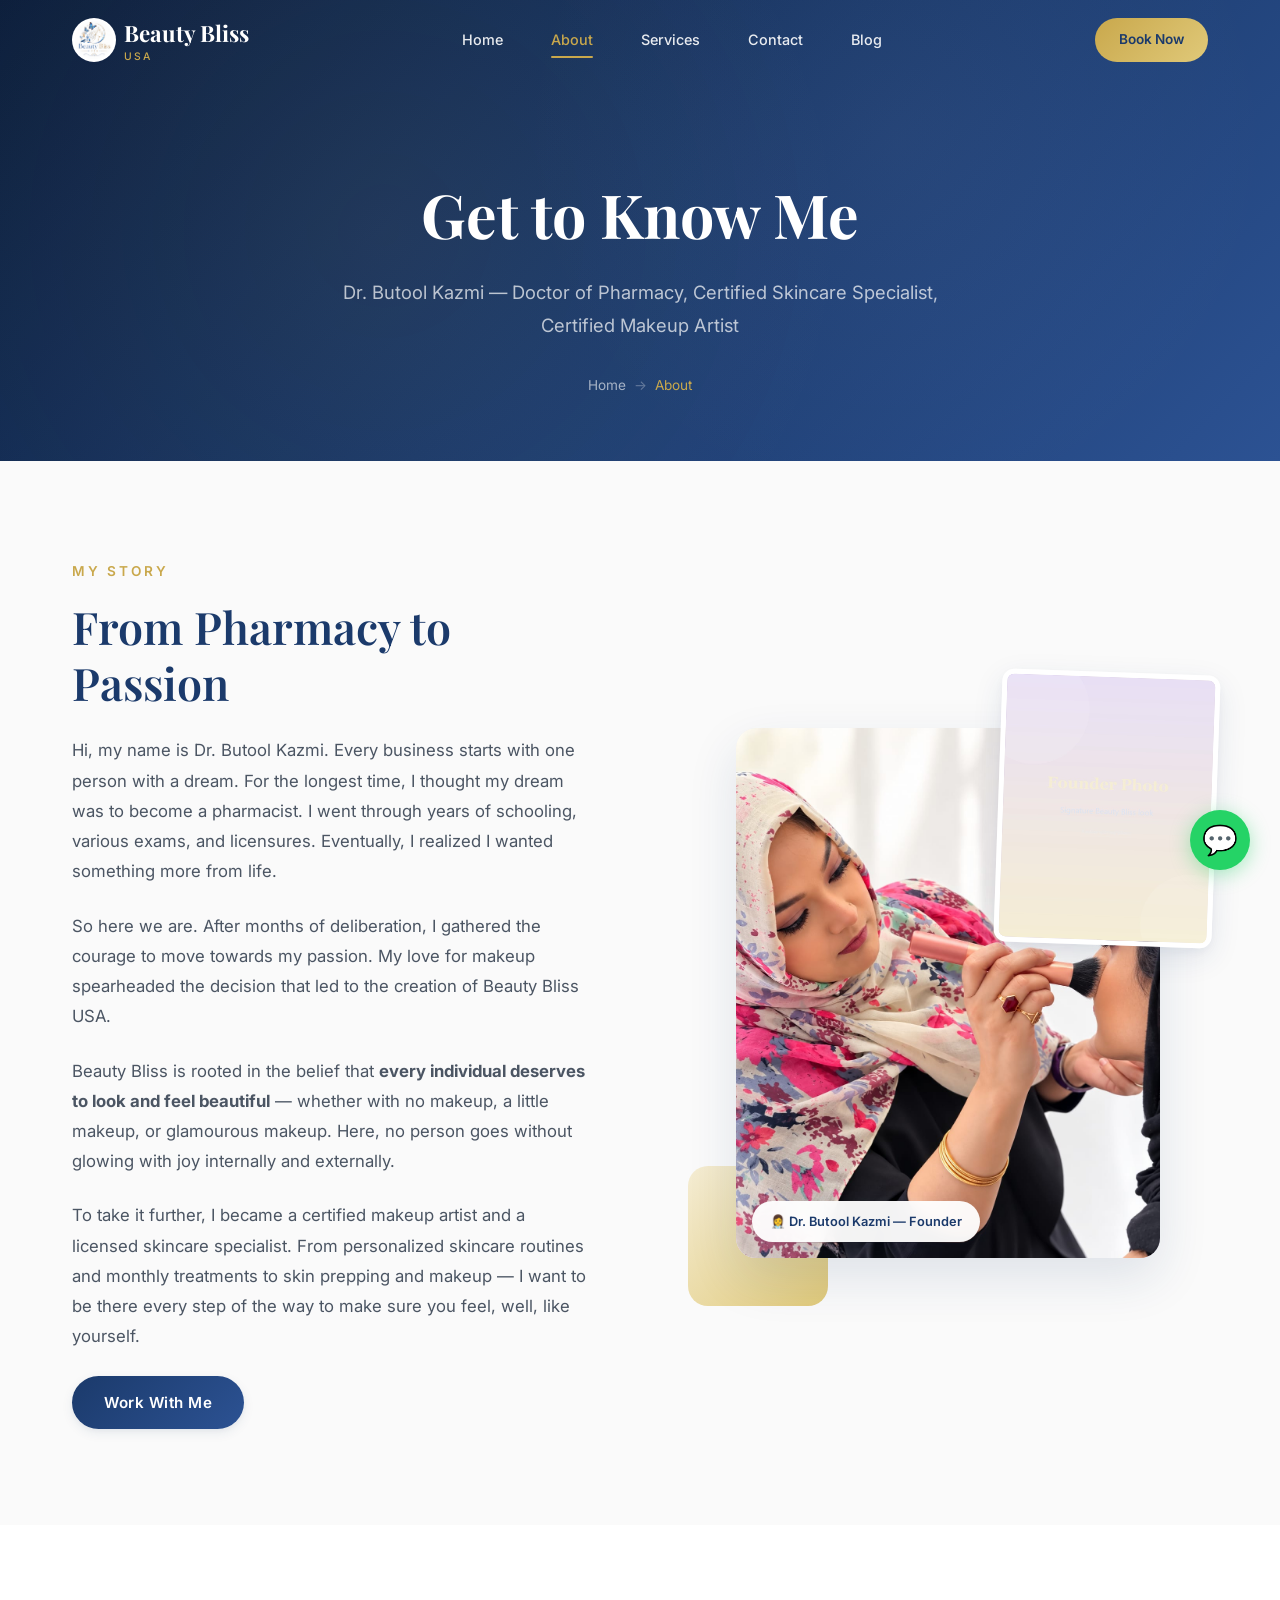
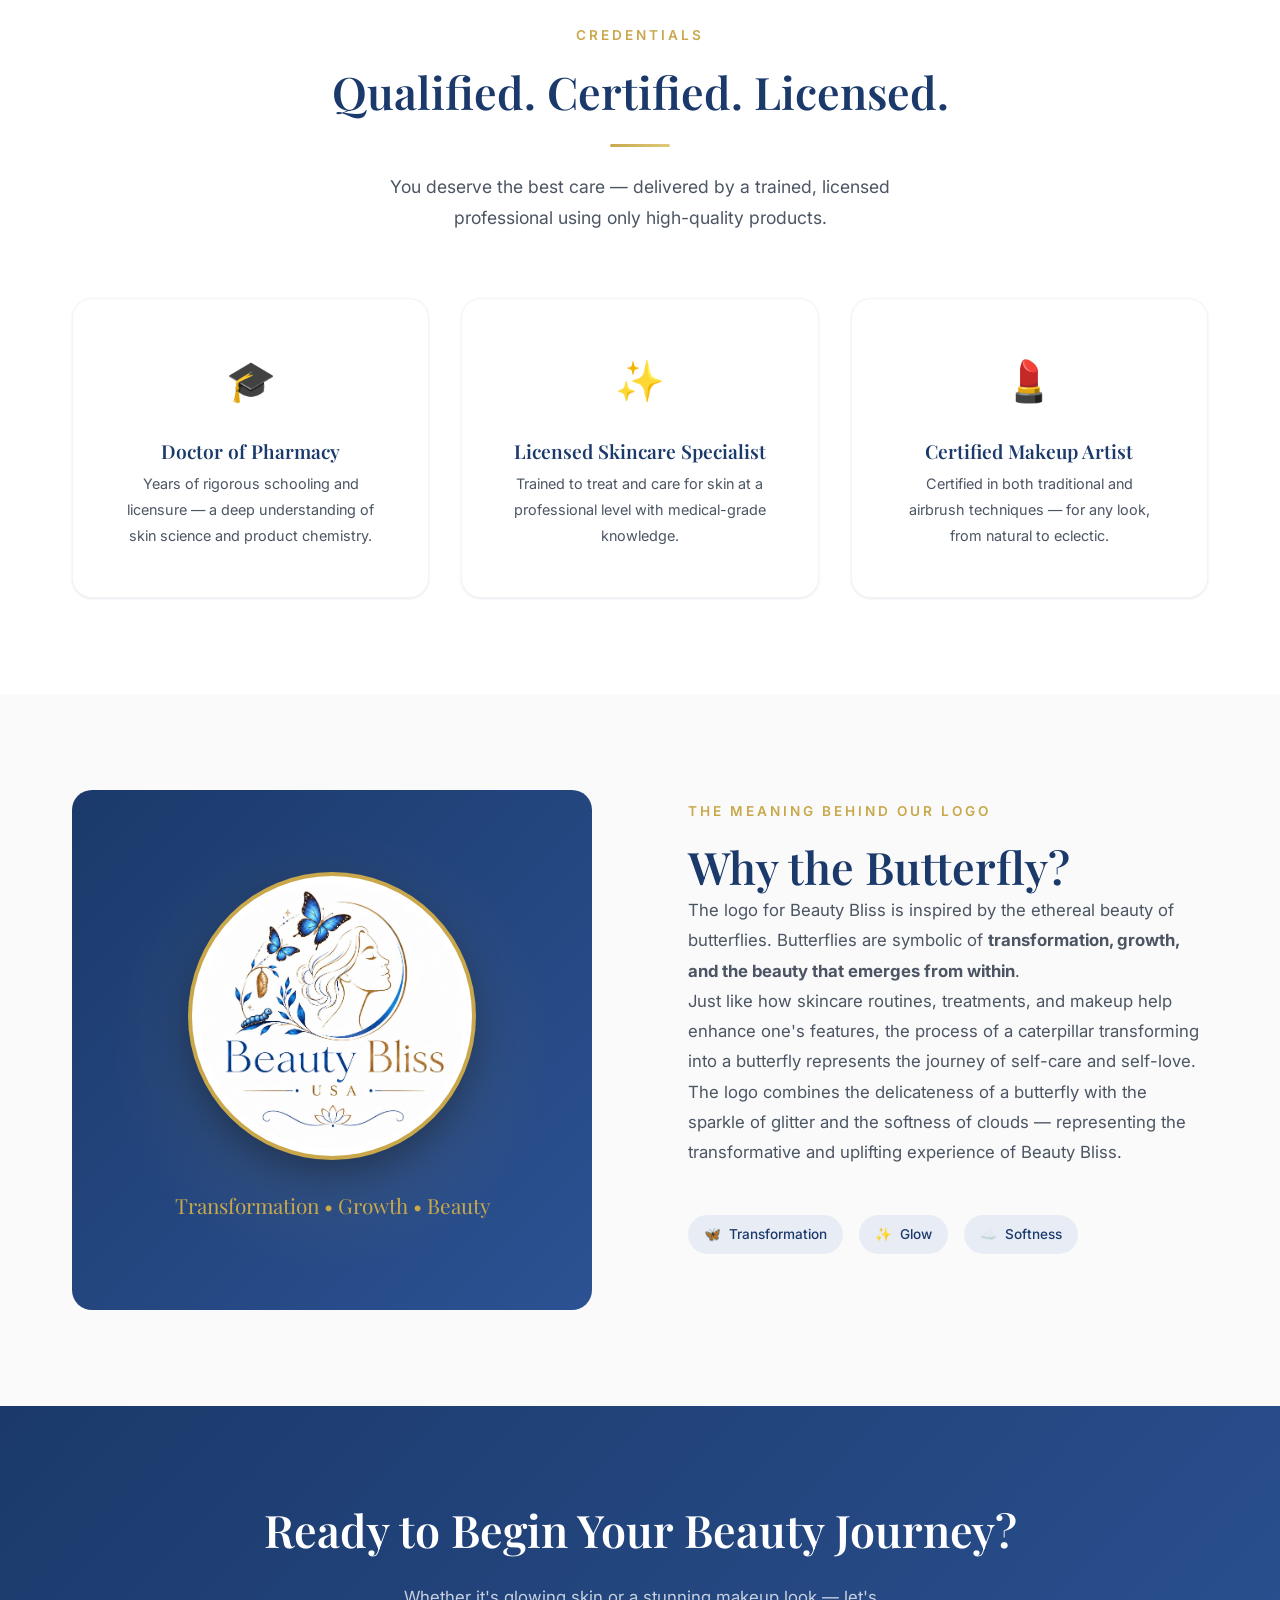
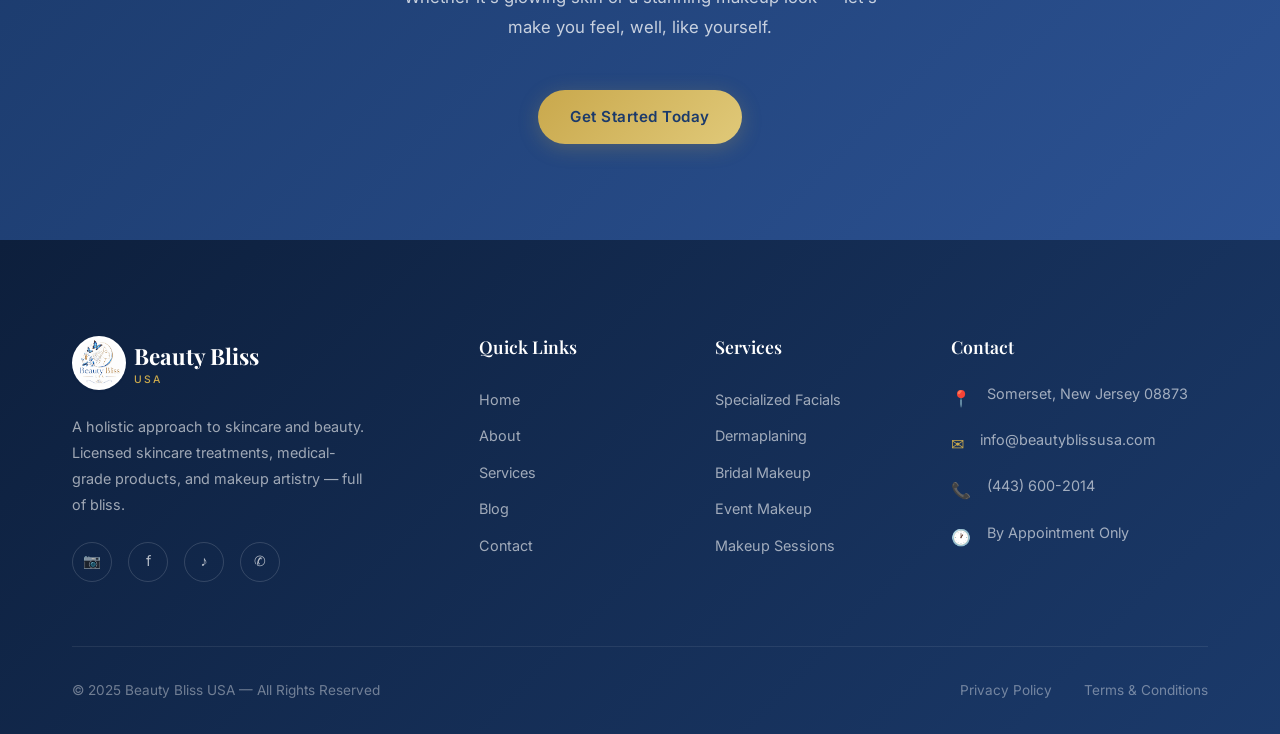
==== about.html @ 26333144 "Beauty Bliss USA - complete marketing site" ====
<!DOCTYPE html>
<html lang="en">
<head>
  <meta charset="UTF-8">
  <meta name="viewport" content="width=device-width, initial-scale=1.0">
  <title>About — Beauty Bliss USA | Dr. Butool Kazmi</title>
  <meta name="description" content="Meet Dr. Butool Kazmi, PharmD — licensed skincare specialist and certified makeup artist, founder of Beauty Bliss USA in Somerset, New Jersey.">
  <link rel="stylesheet" href="css/style.css">
  <link rel="icon" href="images/logo.jpeg">
</head>
<body>

  <!-- ========== NAVIGATION ========== -->
  <nav class="nav">
    <div class="nav__container">
      <a href="index.html" class="nav__logo">
        <img src="images/logo.jpeg" alt="Beauty Bliss USA logo" class="nav__logo-img">
        <div>
          <span class="nav__logo-text">Beauty Bliss</span>
          <span class="nav__logo-sub">USA</span>
        </div>
      </a>
      <div class="nav__links">
        <a href="index.html" class="nav__link">Home</a>
        <a href="about.html" class="nav__link active">About</a>
        <a href="services.html" class="nav__link">Services</a>
        <a href="contact.html" class="nav__link">Contact</a>
        <a href="blog.html" class="nav__link">Blog</a>
      </div>
      <a href="contact.html" class="nav__cta">Book Now</a>
      <button class="nav__toggle" aria-label="Menu">
        <span></span><span></span><span></span>
      </button>
    </div>
  </nav>

  <!-- Mobile Menu -->
  <div class="nav__mobile-menu">
    <a href="index.html" class="nav__mobile-link">Home</a>
    <a href="about.html" class="nav__mobile-link">About</a>
    <a href="services.html" class="nav__mobile-link">Services</a>
    <a href="contact.html" class="nav__mobile-link">Contact</a>
    <a href="blog.html" class="nav__mobile-link">Blog</a>
    <a href="contact.html" class="btn btn--primary">Book Now</a>
  </div>

  <!-- ========== PAGE HERO ========== -->
  <section class="page-hero">
    <div class="page-hero__bg"></div>
    <h1>Get to Know Me</h1>
    <p>Dr. Butool Kazmi — Doctor of Pharmacy, Certified Skincare Specialist, Certified Makeup Artist</p>
    <div class="breadcrumb">
      <a href="index.html">Home</a>
      <span class="sep">→</span>
      <span class="current">About</span>
    </div>
  </section>

  <!-- ========== ABOUT STORY ========== -->
  <section class="section" id="story">
    <div class="container">
      <div class="about-story">
        <div class="about-story__content reveal reveal--left">
          <div class="section-header__label">My Story</div>
          <h2>From Pharmacy to Passion</h2>
          <p>Hi, my name is Dr. Butool Kazmi. Every business starts with one person with a dream. For the longest time, I thought my dream was to become a pharmacist. I went through years of schooling, various exams, and licensures. Eventually, I realized I wanted something more from life.</p>
          <p>So here we are. After months of deliberation, I gathered the courage to move towards my passion. My love for makeup spearheaded the decision that led to the creation of Beauty Bliss USA.</p>
          <p>Beauty Bliss is rooted in the belief that <strong>every individual deserves to look and feel beautiful</strong> — whether with no makeup, a little makeup, or glamourous makeup. Here, no person goes without glowing with joy internally and externally.</p>
          <p>To take it further, I became a certified makeup artist and a licensed skincare specialist. From personalized skincare routines and monthly treatments to skin prepping and makeup — I want to be there every step of the way to make sure you feel, well, like yourself.</p>
          <a href="contact.html" class="btn btn--blue">Work With Me</a>
        </div>
        <div class="about-story__media reveal reveal--right">
          <div class="about-story__image-main">
            <img src="images/owner-makeup.jpeg" alt="Dr. Butool Kazmi, owner of Beauty Bliss USA, applying makeup to a client">
            <span class="about-story__badge">👩‍⚕️ Dr. Butool Kazmi — Founder</span>
          </div>
          <div class="about-story__image-second">
            <img src="images/owner-portrait.jpg" alt="A signature Beauty Bliss USA beauty look">
          </div>
        </div>
      </div>
    </div>
  </section>

  <!-- ========== CREDENTIALS ========== -->
  <section class="section section--alt" id="credentials">
    <div class="container">
      <div class="section-header reveal">
        <span class="section-header__label">Credentials</span>
        <h2>Qualified. Certified. Licensed.</h2>
        <span class="accent-line"></span>
        <p>You deserve the best care — delivered by a trained, licensed professional using only high-quality products.</p>
      </div>
      <div class="credentials-grid">
        <div class="credential-card reveal delay-1">
          <div class="credential-card__icon">🎓</div>
          <h4>Doctor of Pharmacy</h4>
          <p>Years of rigorous schooling and licensure — a deep understanding of skin science and product chemistry.</p>
        </div>
        <div class="credential-card reveal delay-2">
          <div class="credential-card__icon">✨</div>
          <h4>Licensed Skincare Specialist</h4>
          <p>Trained to treat and care for skin at a professional level with medical-grade knowledge.</p>
        </div>
        <div class="credential-card reveal delay-3">
          <div class="credential-card__icon">💄</div>
          <h4>Certified Makeup Artist</h4>
          <p>Certified in both traditional and airbrush techniques — for any look, from natural to eclectic.</p>
        </div>
      </div>
    </div>
  </section>

  <!-- ========== BRAND STORY ========== -->
  <section class="section" id="brand-story">
    <div class="container">
      <div class="brand-story">
        <div class="brand-story__visual reveal reveal--left">
          <div class="brand-story__logo">
            <img src="images/logo.jpeg" alt="Beauty Bliss USA butterfly logo">
          </div>
          <div class="brand-story__visual-text">Transformation • Growth • Beauty</div>
        </div>
        <div class="reveal reveal--right">
          <div class="section-header__label">The Meaning Behind Our Logo</div>
          <h2>Why the Butterfly?</h2>
          <p>The logo for Beauty Bliss is inspired by the ethereal beauty of butterflies. Butterflies are symbolic of <strong>transformation, growth, and the beauty that emerges from within</strong>.</p>
          <p>Just like how skincare routines, treatments, and makeup help enhance one's features, the process of a caterpillar transforming into a butterfly represents the journey of self-care and self-love.</p>
          <p>The logo combines the delicateness of a butterfly with the sparkle of glitter and the softness of clouds — representing the transformative and uplifting experience of Beauty Bliss.</p>
          <div class="about-preview__credentials" style="margin-top: var(--space-2xl);">
            <span class="about-preview__credential"><span class="icon">🦋</span> Transformation</span>
            <span class="about-preview__credential"><span class="icon">✨</span> Glow</span>
            <span class="about-preview__credential"><span class="icon">☁️</span> Softness</span>
          </div>
        </div>
      </div>
    </div>
  </section>

  <!-- ========== CTA BANNER ========== -->
  <section class="section section--blue">
    <div class="container text-center">
      <div class="reveal">
        <h2 style="color: var(--white); margin-bottom: var(--space-lg);">Ready to Begin Your Beauty Journey?</h2>
        <p style="color: rgba(255,255,255,0.75); max-width: 500px; margin: 0 auto var(--space-2xl);">Whether it's glowing skin or a stunning makeup look — let's make you feel, well, like yourself.</p>
        <a href="contact.html" class="btn btn--primary">Get Started Today</a>
      </div>
    </div>
  </section>

  <!-- ========== FOOTER ========== -->
  <footer class="footer">
    <div class="container">
      <div class="footer__grid">
        <div>
          <a href="index.html" class="nav__logo">
            <img src="images/logo.jpeg" alt="Beauty Bliss USA logo" class="nav__logo-img">
            <div>
              <span class="nav__logo-text">Beauty Bliss</span>
              <span class="nav__logo-sub">USA</span>
            </div>
          </a>
          <p class="footer__brand-text">A holistic approach to skincare and beauty. Licensed skincare treatments, medical-grade products, and makeup artistry — full of bliss.</p>
          <div class="footer__social">
            <a href="https://www.instagram.com/beauty_bliss_usa/" target="_blank" rel="noopener" class="footer__social-link" aria-label="Instagram">📷</a>
            <a href="https://www.facebook.com/" target="_blank" rel="noopener" class="footer__social-link" aria-label="Facebook">f</a>
            <a href="https://www.tiktok.com/" target="_blank" rel="noopener" class="footer__social-link" aria-label="TikTok">♪</a>
            <a href="https://wa.me/14436002014" target="_blank" rel="noopener" class="footer__social-link" aria-label="WhatsApp">✆</a>
          </div>
        </div>
        <div>
          <h4 class="footer__heading">Quick Links</h4>
          <a href="index.html" class="footer__link">Home</a>
          <a href="about.html" class="footer__link">About</a>
          <a href="services.html" class="footer__link">Services</a>
          <a href="blog.html" class="footer__link">Blog</a>
          <a href="contact.html" class="footer__link">Contact</a>
        </div>
        <div>
          <h4 class="footer__heading">Services</h4>
          <a href="services.html" class="footer__link">Specialized Facials</a>
          <a href="services.html" class="footer__link">Dermaplaning</a>
          <a href="services.html" class="footer__link">Bridal Makeup</a>
          <a href="services.html" class="footer__link">Event Makeup</a>
          <a href="services.html" class="footer__link">Makeup Sessions</a>
        </div>
        <div>
          <h4 class="footer__heading">Contact</h4>
          <div class="footer__contact-item">
            <span class="icon">📍</span>
            <span>Somerset, New Jersey 08873</span>
          </div>
          <div class="footer__contact-item">
            <span class="icon">✉</span>
            <span>info@beautyblissusa.com</span>
          </div>
          <div class="footer__contact-item">
            <span class="icon">📞</span>
            <span>(443) 600-2014</span>
          </div>
          <div class="footer__contact-item">
            <span class="icon">🕐</span>
            <span>By Appointment Only</span>
          </div>
        </div>
      </div>
      <div class="footer__bottom">
        <span>© 2025 Beauty Bliss USA — All Rights Reserved</span>
        <div class="footer__bottom-links">
          <a href="#">Privacy Policy</a>
          <a href="#">Terms & Conditions</a>
        </div>
      </div>
    </div>
  </footer>

  <!-- ========== WHATSAPP FLOAT ========== -->
  <a href="https://wa.me/14436002014" target="_blank" rel="noopener" class="whatsapp-float" aria-label="Chat on WhatsApp">💬</a>

  <script src="js/main.js"></script>
</body>
</html>
---- css/style.css ----
/* ============================================
   Beauty Bliss USA — Design System & Styles
   ============================================ */

/* ---------- Google Fonts ---------- */
@import url('https://fonts.googleapis.com/css2?family=Playfair+Display:ital,wght@0,400;0,500;0,600;0,700;1,400;1,500&family=Inter:wght@300;400;500;600;700&display=swap');

/* ---------- CSS Custom Properties ---------- */
:root {
  --blue-deep: #1B3A6B;
  --blue-medium: #2C5293;
  --blue-light: #3D6DB5;
  --blue-pale: #E8EDF5;
  --gold: #C9A84C;
  --gold-light: #E0C979;
  --gold-pale: #F5EDD4;
  --lavender: #E8DFF5;
  --lavender-deep: #C4B0E0;
  --rose: #F2D7D9;
  --rose-deep: #D4A0A6;

  --white: #FFFFFF;
  --off-white: #FAFAFA;
  --gray-50: #F9FAFB;
  --gray-100: #F3F4F6;
  --gray-200: #E5E7EB;
  --gray-300: #D1D5DB;
  --gray-400: #9CA3AF;
  --gray-500: #6B7280;
  --gray-600: #4B5563;
  --gray-700: #374151;
  --gray-800: #1F2937;
  --near-black: #1A1A2E;

  --font-heading: 'Playfair Display', Georgia, 'Times New Roman', serif;
  --font-body: 'Inter', -apple-system, BlinkMacSystemFont, 'Segoe UI', sans-serif;

  --space-xs: 0.25rem;
  --space-sm: 0.5rem;
  --space-md: 1rem;
  --space-lg: 1.5rem;
  --space-xl: 2rem;
  --space-2xl: 3rem;
  --space-3xl: 4rem;
  --space-4xl: 6rem;

  --radius-sm: 6px;
  --radius-md: 12px;
  --radius-lg: 20px;
  --radius-xl: 30px;
  --radius-full: 50%;

  --shadow-sm: 0 1px 3px rgba(27,58,107,0.06), 0 1px 2px rgba(27,58,107,0.04);
  --shadow-md: 0 4px 12px rgba(27,58,107,0.08), 0 2px 4px rgba(27,58,107,0.04);
  --shadow-lg: 0 10px 30px rgba(27,58,107,0.10), 0 4px 8px rgba(27,58,107,0.04);
  --shadow-xl: 0 20px 50px rgba(27,58,107,0.12);
  --shadow-gold: 0 4px 20px rgba(201,168,76,0.25);

  --transition-fast: 0.2s ease;
  --transition-base: 0.3s ease;
  --transition-smooth: 0.4s cubic-bezier(0.25, 0.46, 0.45, 0.94);

  --container-max: 1200px;
  --nav-height: 80px;
}

/* ---------- Reset & Base ---------- */
*, *::before, *::after {
  margin: 0;
  padding: 0;
  box-sizing: border-box;
}

html {
  scroll-behavior: smooth;
  font-size: 16px;
  -webkit-font-smoothing: antialiased;
  -moz-osx-font-smoothing: grayscale;
}

body {
  font-family: var(--font-body);
  color: var(--near-black);
  background-color: var(--off-white);
  line-height: 1.7;
  overflow-x: hidden;
}

img { max-width: 100%; height: auto; display: block; }
a { text-decoration: none; color: inherit; transition: color var(--transition-fast); }
ul, ol { list-style: none; }
button { font-family: var(--font-body); cursor: pointer; border: none; background: none; }
input, textarea, select { font-family: var(--font-body); font-size: 1rem; }

/* ---------- Utility Classes ---------- */
.container { max-width: var(--container-max); margin: 0 auto; padding: 0 var(--space-xl); }
.section { padding: var(--space-4xl) 0; }
.section--alt { background-color: var(--white); }
.section--blue { background: linear-gradient(135deg, var(--blue-deep) 0%, var(--blue-medium) 100%); color: var(--white); }
.section--lavender { background: linear-gradient(135deg, var(--lavender) 0%, var(--blue-pale) 100%); }
.text-center { text-align: center; }

/* ---------- Typography ---------- */
h1, h2, h3, h4, h5, h6 {
  font-family: var(--font-heading);
  font-weight: 600;
  line-height: 1.25;
  color: var(--blue-deep);
}
h1 { font-size: clamp(2.2rem, 5vw, 3.8rem); font-weight: 700; }
h2 { font-size: clamp(1.8rem, 3.5vw, 2.8rem); }
h3 { font-size: clamp(1.3rem, 2vw, 1.6rem); }
h4 { font-size: 1.2rem; }
p { color: var(--gray-600); font-size: 1.05rem; line-height: 1.8; }
.lead { font-size: 1.2rem; color: var(--gray-500); }

/* ---------- Section Header ---------- */
.section-header { text-align: center; margin-bottom: var(--space-3xl); }
.section-header__label {
  display: inline-block;
  font-family: var(--font-body);
  font-size: 0.85rem;
  font-weight: 600;
  text-transform: uppercase;
  letter-spacing: 3px;
  color: var(--gold);
  margin-bottom: var(--space-md);
}
.section-header h2 { margin-bottom: var(--space-lg); }
.section-header p { max-width: 600px; margin: 0 auto; font-size: 1.1rem; }
.section--blue .section-header h2, .section--blue .section-header p { color: var(--white); }
.section--blue .section-header p { color: rgba(255,255,255,0.8); }

.accent-line {
  display: block;
  width: 60px;
  height: 3px;
  background: linear-gradient(90deg, var(--gold), var(--gold-light));
  border-radius: 2px;
  margin: var(--space-lg) auto;
}

/* ---------- Buttons ---------- */
.btn {
  display: inline-flex;
  align-items: center;
  justify-content: center;
  gap: var(--space-sm);
  padding: 14px 32px;
  font-size: 0.95rem;
  font-weight: 600;
  letter-spacing: 0.5px;
  border-radius: var(--radius-xl);
  transition: all var(--transition-smooth);
  position: relative;
  overflow: hidden;
}
.btn--primary {
  background: linear-gradient(135deg, var(--gold) 0%, var(--gold-light) 100%);
  color: var(--blue-deep);
  box-shadow: var(--shadow-gold);
}
.btn--primary:hover {
  transform: translateY(-2px);
  box-shadow: 0 8px 30px rgba(201,168,76,0.35);
}
.btn--blue {
  background: linear-gradient(135deg, var(--blue-deep) 0%, var(--blue-medium) 100%);
  color: var(--white);
  box-shadow: var(--shadow-md);
}
.btn--blue:hover {
  transform: translateY(-2px);
  box-shadow: var(--shadow-lg);
}
.btn--outline {
  border: 2px solid rgba(255,255,255,0.75);
  color: var(--white);
  background: transparent;
}
.btn--outline:hover {
  border-color: var(--gold);
  color: var(--gold);
  background: rgba(255,255,255,0.08);
}
.btn--sm {
  padding: 10px 22px;
  font-size: 0.85rem;
}
.btn--ghost {
  border: 2px solid var(--blue-medium);
  color: var(--blue-deep);
  background: transparent;
}
.btn--ghost:hover {
  border-color: var(--gold);
  color: var(--gold);
  background: var(--white);
}
/* ============================================
   NAVIGATION
   ============================================ */
.nav {
  position: fixed;
  top: 0; left: 0; right: 0;
  z-index: 1000;
  height: var(--nav-height);
  display: flex;
  align-items: center;
  transition: all var(--transition-base);
  background: transparent;
}
.nav.scrolled {
  background: rgba(255,255,255,0.95);
  backdrop-filter: blur(20px);
  -webkit-backdrop-filter: blur(20px);
  box-shadow: 0 2px 20px rgba(27,58,107,0.08);
  height: 70px;
}
.nav__container {
  display: flex;
  align-items: center;
  justify-content: space-between;
  max-width: var(--container-max);
  margin: 0 auto;
  padding: 0 var(--space-xl);
  width: 100%;
}
.nav__logo { display: flex; align-items: center; gap: var(--space-sm); z-index: 1001; }
.nav__logo-icon { font-size: 1.8rem; }
.nav__logo-img {
  width: 44px;
  height: 44px;
  object-fit: contain;
  border-radius: 50%;
  background: var(--white);
  padding: 3px;
  box-shadow: var(--shadow-sm);
  flex-shrink: 0;
}
.footer .nav__logo-img { width: 54px; height: 54px; }
.nav__logo-text {
  font-family: var(--font-heading);
  font-size: 1.4rem;
  font-weight: 700;
  color: var(--white);
  transition: color var(--transition-base);
}
.nav.scrolled .nav__logo-text { color: var(--blue-deep); }
.nav__logo-sub {
  font-family: var(--font-body);
  font-size: 0.65rem;
  font-weight: 500;
  text-transform: uppercase;
  letter-spacing: 2px;
  color: var(--gold);
  display: block;
  margin-top: -4px;
}
.nav__links { display: flex; align-items: center; gap: var(--space-2xl); }
.nav__link {
  font-size: 0.9rem;
  font-weight: 500;
  color: rgba(255,255,255,0.9);
  position: relative;
  padding: 4px 0;
  transition: color var(--transition-fast);
}
.nav.scrolled .nav__link { color: var(--gray-600); }
.nav__link::after {
  content: '';
  position: absolute;
  bottom: -2px; left: 0;
  width: 0; height: 2px;
  background: var(--gold);
  transition: width var(--transition-smooth);
  border-radius: 1px;
}
.nav__link:hover, .nav__link.active { color: var(--gold); }
.nav__link:hover::after, .nav__link.active::after { width: 100%; }
.nav__cta {
  padding: 10px 24px;
  font-size: 0.85rem;
  font-weight: 600;
  background: linear-gradient(135deg, var(--gold) 0%, var(--gold-light) 100%);
  color: var(--blue-deep);
  border-radius: var(--radius-xl);
  transition: all var(--transition-smooth);
}
.nav__cta:hover { transform: translateY(-2px); box-shadow: var(--shadow-gold); }

/* Mobile Menu Toggle */
.nav__toggle {
  display: none;
  flex-direction: column;
  gap: 5px;
  z-index: 1001;
  padding: 4px;
}
.nav__toggle span {
  width: 24px; height: 2px;
  background: var(--white);
  border-radius: 2px;
  transition: all var(--transition-base);
}
.nav.scrolled .nav__toggle span { background: var(--blue-deep); }
.nav__toggle.active span:nth-child(1) { transform: rotate(45deg) translate(5px, 5px); }
.nav__toggle.active span:nth-child(2) { opacity: 0; }
.nav__toggle.active span:nth-child(3) { transform: rotate(-45deg) translate(5px, -5px); }

/* Mobile Menu */
.nav__mobile-menu {
  display: none;
  position: fixed;
  top: 0; left: 0; right: 0; bottom: 0;
  background: linear-gradient(135deg, var(--blue-deep) 0%, #0D1F3C 100%);
  z-index: 999;
  flex-direction: column;
  align-items: center;
  justify-content: center;
  gap: var(--space-2xl);
}
.nav__mobile-menu.active { display: flex; }
.nav__mobile-link {
  font-family: var(--font-heading);
  font-size: 1.8rem;
  color: var(--white);
  opacity: 0.9;
  transition: all var(--transition-fast);
}

/* ============================================
   HERO SECTION
   ============================================ */
.hero {
  position: relative;
  min-height: 100vh;
  display: flex;
  align-items: center;
  justify-content: center;
  overflow: hidden;
  background: linear-gradient(135deg, #0D1F3C 0%, var(--blue-deep) 40%, var(--blue-medium) 100%);
}
.hero__bg-pattern {
  position: absolute; inset: 0;
  background:
    radial-gradient(circle at 20% 50%, rgba(201,168,76,0.08) 0%, transparent 50%),
    radial-gradient(circle at 80% 20%, rgba(232,223,245,0.06) 0%, transparent 50%),
    radial-gradient(circle at 60% 80%, rgba(201,168,76,0.05) 0%, transparent 40%);
}
.hero__particles { position: absolute; inset: 0; overflow: hidden; pointer-events: none; }
.hero__particle {
  position: absolute;
  font-size: 1.4rem;
  opacity: 0.12;
  animation: floatParticle 15s ease-in-out infinite;
  color: var(--gold);
}
.hero__particle:nth-child(1) { left: 10%; top: 20%; animation-delay: 0s; animation-duration: 18s; }
.hero__particle:nth-child(2) { left: 85%; top: 15%; animation-delay: 2s; animation-duration: 22s; font-size: 1rem; }
.hero__particle:nth-child(3) { left: 70%; top: 70%; animation-delay: 4s; animation-duration: 16s; }
.hero__particle:nth-child(4) { left: 20%; top: 80%; animation-delay: 6s; animation-duration: 20s; font-size: 1.8rem; }
.hero__particle:nth-child(5) { left: 50%; top: 10%; animation-delay: 1s; animation-duration: 24s; font-size: 0.9rem; }
.hero__particle:nth-child(6) { left: 35%; top: 60%; animation-delay: 3s; animation-duration: 17s; }
.hero__particle:nth-child(7) { left: 90%; top: 50%; animation-delay: 5s; animation-duration: 21s; font-size: 1.2rem; }
.hero__particle:nth-child(8) { left: 5%; top: 55%; animation-delay: 7s; animation-duration: 19s; font-size: 1rem; }

@keyframes floatParticle {
  0%, 100% { transform: translate(0, 0) rotate(0deg); opacity: 0.12; }
  25% { transform: translate(30px, -20px) rotate(5deg); opacity: 0.18; }
  50% { transform: translate(-15px, 15px) rotate(-3deg); opacity: 0.10; }
  75% { transform: translate(20px, 25px) rotate(4deg); opacity: 0.15; }
}

.hero__content { position: relative; z-index: 2; text-align: center; max-width: 800px; padding: 0 var(--space-xl); }
.hero__badge {
  display: inline-flex;
  align-items: center;
  gap: var(--space-sm);
  padding: 8px 20px;
  background: rgba(201,168,76,0.15);
  border: 1px solid rgba(201,168,76,0.3);
  border-radius: var(--radius-xl);
  font-size: 0.8rem;
  font-weight: 600;
  color: var(--gold-light);
  text-transform: uppercase;
  letter-spacing: 2px;
  margin-bottom: var(--space-2xl);
  animation: fadeInDown 0.8s ease forwards;
}
.hero__title {
  color: var(--white);
  font-size: clamp(2.5rem, 6vw, 4.5rem);
  font-weight: 700;
  line-height: 1.15;
  margin-bottom: var(--space-xl);
  animation: fadeInUp 0.8s ease 0.2s forwards;
  opacity: 0;
}
.hero__title em { font-style: italic; color: var(--gold); }
.hero__subtitle {
  font-size: clamp(1rem, 2vw, 1.25rem);
  color: rgba(255,255,255,0.75);
  max-width: 600px;
  margin: 0 auto var(--space-2xl);
  line-height: 1.8;
  animation: fadeInUp 0.8s ease 0.4s forwards;
  opacity: 0;
}
.hero__actions {
  display: flex;
  align-items: center;
  justify-content: center;
  gap: var(--space-lg);
  flex-wrap: wrap;
  animation: fadeInUp 0.8s ease 0.6s forwards;
  opacity: 0;
}
.hero__scroll-indicator {
  position: absolute;
  bottom: 40px;
  left: 50%;
  transform: translateX(-50%);
  z-index: 2;
  animation: bounce 2s ease infinite;
}
.hero__scroll-indicator span {
  display: block;
  width: 24px; height: 38px;
  border: 2px solid rgba(255,255,255,0.3);
  border-radius: 12px;
  position: relative;
}
.hero__scroll-indicator span::after {
  content: '';
  position: absolute;
  top: 6px; left: 50%;
  transform: translateX(-50%);
  width: 4px; height: 8px;
  background: var(--gold);
  border-radius: 2px;
  animation: scrollDot 2s ease infinite;
}
@keyframes bounce {
  0%, 100% { transform: translateX(-50%) translateY(0); }
  50% { transform: translateX(-50%) translateY(8px); }
}
@keyframes scrollDot {
  0% { opacity: 1; top: 6px; }
  50% { opacity: 0.4; top: 10px; }
  100% { opacity: 1; top: 6px; }
}

/* ============================================
   ABOUT PREVIEW (Home Section)
   ============================================ */
.about-preview {
  display: grid;
  grid-template-columns: 1fr 1fr;
  gap: var(--space-4xl);
  align-items: center;
}
.about-preview__image-wrapper { position: relative; }
.about-preview__image {
  width: 100%;
  aspect-ratio: 4/5;
  background: linear-gradient(135deg, var(--blue-pale) 0%, var(--lavender) 100%);
  border-radius: var(--radius-lg);
  overflow: hidden;
  position: relative;
  box-shadow: var(--shadow-lg);
}
.about-preview__image img {
  width: 100%;
  height: 100%;
  object-fit: cover;
  display: block;
}
.about-preview__image-badge {
  position: absolute;
  bottom: 16px; left: 16px;
  background: var(--gold);
  color: var(--blue-deep);
  font-family: var(--font-body);
  font-size: 0.8rem;
  font-weight: 700;
  letter-spacing: 0.5px;
  padding: 8px 16px;
  border-radius: var(--radius-xl);
  box-shadow: var(--shadow-md);
  z-index: 2;
}
.about-preview__image-accent {
  position: absolute;
  top: -15px; right: -15px;
  width: 100px; height: 100px;
  border: 3px solid var(--gold);
  border-radius: var(--radius-lg);
  z-index: -1;
}
.about-preview__content { padding: var(--space-xl) 0; }
.about-preview__label {
  font-size: 0.85rem;
  font-weight: 600;
  text-transform: uppercase;
  letter-spacing: 3px;
  color: var(--gold);
  margin-bottom: var(--space-md);
}
.about-preview h2 { margin-bottom: var(--space-lg); }
.about-preview p { margin-bottom: var(--space-lg); }
.about-preview__credentials {
  display: flex;
  flex-wrap: wrap;
  gap: var(--space-md);
  margin-bottom: var(--space-2xl);
}
.about-preview__credential {
  display: inline-flex;
  align-items: center;
  gap: var(--space-sm);
  padding: 8px 16px;
  background: var(--blue-pale);
  border-radius: var(--radius-xl);
  font-size: 0.85rem;
  font-weight: 500;
  color: var(--blue-deep);
}
.about-preview__credential .icon { color: var(--gold); }

/* ============================================
   SERVICES PREVIEW (Home Section)
   ============================================ */
.services-grid {
  display: grid;
  grid-template-columns: repeat(3, 1fr);
  gap: var(--space-xl);
}
.service-card {
  background: var(--white);
  border-radius: var(--radius-lg);
  padding: var(--space-2xl);
  text-align: center;
  box-shadow: var(--shadow-sm);
  border: 1px solid var(--gray-100);
  transition: all var(--transition-smooth);
  position: relative;
  overflow: hidden;
}
.service-card::before {
  content: '';
  position: absolute;
  top: 0; left: 0; right: 0;
  height: 4px;
  background: linear-gradient(90deg, var(--blue-deep), var(--gold));
  transform: scaleX(0);
  transition: transform var(--transition-smooth);
}
.service-card:hover { transform: translateY(-8px); box-shadow: var(--shadow-xl); border-color: transparent; }
.service-card:hover::before { transform: scaleX(1); }
.service-card__icon {
  width: 72px; height: 72px;
  border-radius: var(--radius-md);
  display: flex;
  align-items: center;
  justify-content: center;
  font-size: 2rem;
  margin: 0 auto var(--space-lg);
  background: linear-gradient(135deg, var(--blue-pale) 0%, var(--lavender) 100%);
}
.service-card h3 { margin-bottom: var(--space-md); }
.service-card p { font-size: 0.95rem; margin-bottom: var(--space-lg); }
.service-card__price {
  font-family: var(--font-heading);
  font-size: 1.1rem;
  font-weight: 600;
  color: var(--gold);
  margin-bottom: var(--space-lg);
}

/* ============================================
   TESTIMONIALS
   ============================================ */
.testimonials__wrapper { position: relative; overflow: hidden; }
.testimonials__track {
  display: flex;
  gap: var(--space-xl);
  transition: transform 0.6s cubic-bezier(0.25, 0.46, 0.45, 0.94);
}
.testimonial-card {
  min-width: calc(33.333% - var(--space-xl) * 2 / 3);
  background: rgba(255,255,255,0.08);
  backdrop-filter: blur(10px);
  border: 1px solid rgba(255,255,255,0.12);
  border-radius: var(--radius-lg);
  padding: var(--space-2xl);
}
.testimonial-card__stars {
  display: flex;
  gap: 2px;
  margin-bottom: var(--space-lg);
  color: var(--gold);
  font-size: 1rem;
}
.testimonial-card__text {
  font-size: 1rem;
  line-height: 1.8;
  color: rgba(255,255,255,0.85);
  margin-bottom: var(--space-lg);
  font-style: italic;
}
.testimonial-card__author {
  display: flex;
  align-items: center;
  gap: var(--space-md);
}
.testimonial-card__avatar {
  width: 48px; height: 48px;
  border-radius: var(--radius-full);
  background: linear-gradient(135deg, var(--gold), var(--gold-light));
  display: flex;
  align-items: center;
  justify-content: center;
  font-weight: 700;
  font-size: 1rem;
  color: var(--blue-deep);
}
.testimonial-card__name {
  font-weight: 600;
  color: var(--white);
  font-size: 0.95rem;
}
.testimonial-card__role {
  font-size: 0.8rem;
  color: rgba(255,255,255,0.6);
}
.testimonials__nav {
  display: flex;
  align-items: center;
  justify-content: center;
  gap: var(--space-md);
  margin-top: var(--space-2xl);
}
.testimonials__nav-btn {
  width: 44px; height: 44px;
  border-radius: var(--radius-full);
  border: 2px solid rgba(255,255,255,0.2);
  display: flex;
  align-items: center;
  justify-content: center;
  color: var(--white);
  font-size: 1.1rem;
  transition: all var(--transition-fast);
}
.testimonials__nav-btn:hover {
  border-color: var(--gold);
  background: rgba(201,168,76,0.15);
}

/* ============================================
   INSTAGRAM FEED SECTION
   ============================================ */
.instagram-grid {
  display: grid;
  grid-template-columns: repeat(6, 1fr);
  gap: var(--space-md);
}
.instagram-item {
  aspect-ratio: 1;
  border-radius: var(--radius-md);
  overflow: hidden;
  position: relative;
  cursor: pointer;
  background: linear-gradient(135deg, var(--blue-pale), var(--lavender));
  display: flex;
  align-items: center;
  justify-content: center;
  font-size: 2rem;
}
.instagram-item::after {
  content: '↗';
  position: absolute; inset: 0;
  background: rgba(27,58,107,0.6);
  display: flex;
  align-items: center;
  justify-content: center;
  color: var(--white);
  font-size: 1.5rem;
  opacity: 0;
  transition: opacity var(--transition-base);
}
.instagram-item:hover::after { opacity: 1; }
.instagram-handle {
  display: flex;
  align-items: center;
  justify-content: center;
  gap: var(--space-sm);
  margin-top: var(--space-2xl);
  font-size: 1rem;
  font-weight: 500;
  color: var(--blue-deep);
}
.instagram-handle a { color: var(--gold); font-weight: 600; }

/* ============================================
   NEWSLETTER SECTION
   ============================================ */
.newsletter {
  background: linear-gradient(135deg, var(--blue-pale) 0%, var(--lavender) 100%);
  border-radius: var(--radius-lg);
  padding: var(--space-3xl);
  text-align: center;
  max-width: 700px;
  margin: 0 auto;
}
.newsletter h3 { margin-bottom: var(--space-md); }
.newsletter p { margin-bottom: var(--space-xl); }
.newsletter__form {
  display: flex;
  gap: var(--space-md);
  max-width: 450px;
  margin: 0 auto;
}
.newsletter__input {
  flex: 1;
  padding: 14px 20px;
  border: 2px solid var(--gray-200);
  border-radius: var(--radius-xl);
  font-size: 0.95rem;
  background: var(--white);
  transition: border-color var(--transition-fast);
  outline: none;
}
.newsletter__input:focus { border-color: var(--gold); }

/* ============================================
   FOOTER
   ============================================ */
.footer {
  background: linear-gradient(135deg, #0D1F3C 0%, var(--blue-deep) 100%);
  color: rgba(255,255,255,0.8);
  padding-top: var(--space-4xl);
}
.footer__grid {
  display: grid;
  grid-template-columns: 2fr 1fr 1fr 1.5fr;
  gap: var(--space-3xl);
  padding-bottom: var(--space-3xl);
  border-bottom: 1px solid rgba(255,255,255,0.08);
}
.footer__brand-text {
  font-size: 0.9rem;
  line-height: 1.8;
  color: rgba(255,255,255,0.6);
  margin-top: var(--space-lg);
  max-width: 300px;
}
.footer__heading {
  font-family: var(--font-heading);
  font-size: 1.1rem;
  font-weight: 600;
  color: var(--white);
  margin-bottom: var(--space-lg);
}
.footer__link {
  display: block;
  color: rgba(255,255,255,0.6);
  font-size: 0.9rem;
  padding: 6px 0;
  transition: all var(--transition-fast);
}
.footer__link:hover { color: var(--gold); transform: translateX(4px); }
.footer__contact-item {
  display: flex;
  align-items: flex-start;
  gap: var(--space-md);
  margin-bottom: var(--space-md);
  font-size: 0.9rem;
  color: rgba(255,255,255,0.6);
}
.footer__contact-item .icon { color: var(--gold); font-size: 1rem; margin-top: 3px; }
.footer__social {
  display: flex;
  gap: var(--space-md);
  margin-top: var(--space-lg);
}
.footer__social-link {
  width: 40px; height: 40px;
  border-radius: var(--radius-full);
  border: 1px solid rgba(255,255,255,0.15);
  display: flex;
  align-items: center;
  justify-content: center;
  color: rgba(255,255,255,0.7);
  font-size: 0.9rem;
  transition: all var(--transition-fast);
}
.footer__social-link:hover {
  border-color: var(--gold);
  color: var(--gold);
  background: rgba(201,168,76,0.1);
  transform: translateY(-3px);
}
.footer__bottom {
  display: flex;
  align-items: center;
  justify-content: space-between;
  padding: var(--space-xl) 0;
  font-size: 0.85rem;
  color: rgba(255,255,255,0.4);
}
.footer__bottom-links { display: flex; gap: var(--space-xl); }
.footer__bottom-links a { color: rgba(255,255,255,0.4); }
.footer__bottom-links a:hover { color: var(--gold); }

/* ============================================
   WHATSAPP FLOATING BUTTON
   ============================================ */
.whatsapp-float {
  position: fixed;
  bottom: 30px;
  right: 30px;
  z-index: 999;
  width: 60px; height: 60px;
  border-radius: var(--radius-full);
  background: #25D366;
  display: flex;
  align-items: center;
  justify-content: center;
  color: var(--white);
  font-size: 1.8rem;
  box-shadow: 0 4px 20px rgba(37,211,102,0.4);
  transition: all var(--transition-smooth);
  animation: pulse 2s ease infinite;
}
.whatsapp-float:hover {
  transform: scale(1.1);
  box-shadow: 0 6px 30px rgba(37,211,102,0.5);
}
@keyframes pulse {
  0% { transform: scale(1); box-shadow: 0 4px 20px rgba(37,211,102,0.3); }
  50% { transform: scale(1.06); box-shadow: 0 6px 30px rgba(37,211,102,0.5); }
  100% { transform: scale(1); box-shadow: 0 4px 20px rgba(37,211,102,0.3); }
}

/* ============================================
   PAGE HERO (Subpages)
   ============================================ */
.page-hero {
  padding: calc(var(--nav-height) + var(--space-4xl)) 0 var(--space-3xl);
  background: linear-gradient(135deg, #0D1F3C 0%, var(--blue-deep) 50%, var(--blue-medium) 100%);
  text-align: center;
  position: relative;
  overflow: hidden;
}
.page-hero__bg {
  position: absolute; inset: 0;
  background:
    radial-gradient(circle at 30% 50%, rgba(201,168,76,0.06) 0%, transparent 50%),
    radial-gradient(circle at 70% 30%, rgba(232,223,245,0.04) 0%, transparent 40%);
}
.page-hero h1 { color: var(--white); position: relative; z-index: 1; }
.page-hero p {
  color: rgba(255,255,255,0.7);
  font-size: 1.15rem;
  position: relative;
  z-index: 1;
  margin-top: var(--space-lg);
  max-width: 600px;
  margin-left: auto;
  margin-right: auto;
}
.breadcrumb {
  display: flex;
  align-items: center;
  justify-content: center;
  gap: var(--space-sm);
  margin-top: var(--space-xl);
  font-size: 0.85rem;
  color: rgba(255,255,255,0.5);
  position: relative;
  z-index: 1;
}
.breadcrumb a { color: rgba(255,255,255,0.6); }
.breadcrumb a:hover { color: var(--gold); }
.breadcrumb .sep { color: rgba(255,255,255,0.3); }
.breadcrumb .current { color: var(--gold); }

/* ============================================
   ABOUT PAGE
   ============================================ */
.about-story {
  display: grid;
  grid-template-columns: 1fr 1fr;
  gap: var(--space-4xl);
  align-items: center;
}
.about-story__content h2 { margin-bottom: var(--space-lg); }
.about-story__content p { margin-bottom: var(--space-lg); }
.about-story__media {
  position: relative;
  padding: var(--space-2xl);
}
.about-story__media::before {
  content: '';
  position: absolute;
  bottom: 0; left: 0;
  width: 140px; height: 140px;
  background: linear-gradient(135deg, var(--gold-pale) 0%, var(--gold-light) 100%);
  border-radius: var(--radius-lg);
  z-index: 0;
}
.about-story__image-main {
  position: relative;
  z-index: 1;
  aspect-ratio: 4/5;
  background: linear-gradient(135deg, var(--blue-pale) 0%, var(--lavender) 100%);
  border-radius: var(--radius-lg);
  overflow: hidden;
  box-shadow: var(--shadow-xl);
}
.about-story__image-main img {
  width: 100%;
  height: 100%;
  object-fit: cover;
  display: block;
}
.about-story__badge {
  position: absolute;
  bottom: 16px; left: 16px;
  display: inline-flex;
  align-items: center;
  gap: var(--space-sm);
  padding: 10px 18px;
  background: rgba(255,255,255,0.95);
  backdrop-filter: blur(8px);
  -webkit-backdrop-filter: blur(8px);
  border-radius: var(--radius-xl);
  font-family: var(--font-body);
  font-size: 0.8rem;
  font-weight: 600;
  color: var(--blue-deep);
  box-shadow: var(--shadow-lg);
  z-index: 2;
}
.about-story__image-second {
  position: absolute;
  top: -8px; right: -8px;
  width: 42%;
  aspect-ratio: 4/5;
  background: linear-gradient(135deg, var(--lavender-deep) 0%, var(--gold-pale) 100%);
  border-radius: var(--radius-md);
  overflow: hidden;
  border: 5px solid var(--white);
  box-shadow: var(--shadow-lg);
  z-index: 2;
  transform: rotate(2deg);
  transition: transform var(--transition-base);
}
.about-story__image-second:hover { transform: rotate(0deg) scale(1.02); }
.about-story__image-second img {
  width: 100%;
  height: 100%;
  object-fit: cover;
  display: block;
}
.credentials-grid {
  display: grid;
  grid-template-columns: repeat(3, 1fr);
  gap: var(--space-xl);
}
.credential-card {
  background: var(--white);
  border-radius: var(--radius-lg);
  padding: var(--space-2xl);
  text-align: center;
  box-shadow: var(--shadow-sm);
  border: 1px solid var(--gray-100);
  transition: all var(--transition-smooth);
}
.credential-card:hover { transform: translateY(-5px); box-shadow: var(--shadow-lg); }
.credential-card__icon { font-size: 2.5rem; margin-bottom: var(--space-lg); }
.credential-card h4 { margin-bottom: var(--space-sm); color: var(--blue-deep); }
.credential-card p { font-size: 0.9rem; }

/* Brand Story */
.brand-story {
  display: grid;
  grid-template-columns: 1fr 1fr;
  gap: var(--space-4xl);
  align-items: center;
}
.brand-story__visual {
  aspect-ratio: 1;
  background: linear-gradient(135deg, var(--blue-deep) 0%, var(--blue-medium) 100%);
  border-radius: var(--radius-lg);
  display: flex;
  flex-direction: column;
  align-items: center;
  justify-content: center;
  color: var(--white);
  position: relative;
  overflow: hidden;
}
.brand-story__visual::before {
  content: '';
  position: absolute; inset: 0;
  background: radial-gradient(circle at 50% 50%, rgba(201,168,76,0.15) 0%, transparent 60%);
}
.brand-story__logo {
  position: relative;
  z-index: 1;
  width: 58%;
  max-width: 280px;
  aspect-ratio: 1;
  background: var(--white);
  border-radius: 50%;
  padding: 8px;
  box-shadow: 0 0 0 4px var(--gold), 0 16px 40px rgba(0,0,0,0.35);
  animation: floatParticle 6s ease-in-out infinite;
  margin-bottom: var(--space-xl);
}
.brand-story__logo img {
  width: 100%;
  height: 100%;
  object-fit: contain;
  border-radius: 50%;
  display: block;
}
.brand-story__visual-text {
  font-family: var(--font-heading);
  font-size: 1.3rem;
  color: var(--gold);
  position: relative;
  z-index: 1;
}

/* ============================================
   SERVICES PAGE
   ============================================ */
.services-filter {
  display: flex;
  align-items: center;
  justify-content: center;
  gap: var(--space-md);
  margin-bottom: var(--space-3xl);
  flex-wrap: wrap;
}
.services-filter__btn {
  padding: 10px 24px;
  border: 2px solid var(--gray-200);
  border-radius: var(--radius-xl);
  font-size: 0.9rem;
  font-weight: 500;
  color: var(--gray-500);
  background: var(--white);
  transition: all var(--transition-fast);
  cursor: pointer;
}
.services-filter__btn:hover,
.services-filter__btn.active {
  border-color: var(--gold);
  color: var(--gold);
  background: var(--gold-pale);
}

/* Service Detail Cards */
.service-detail-grid {
  display: grid;
  gap: var(--space-xl);
}
.service-detail-card {
  display: grid;
  grid-template-columns: auto 1fr auto;
  gap: var(--space-xl);
  align-items: start;
  background: var(--white);
  border-radius: var(--radius-lg);
  padding: var(--space-2xl);
  box-shadow: var(--shadow-sm);
  border: 1px solid var(--gray-100);
  transition: all var(--transition-smooth);
}
.service-detail-card:hover {
  box-shadow: var(--shadow-lg);
  border-color: transparent;
  transform: translateY(-3px);
}
.service-detail-card__number {
  width: 48px; height: 48px;
  border-radius: var(--radius-md);
  background: linear-gradient(135deg, var(--blue-deep), var(--blue-medium));
  color: var(--white);
  display: flex;
  align-items: center;
  justify-content: center;
  font-family: var(--font-heading);
  font-weight: 700;
  font-size: 1.1rem;
  flex-shrink: 0;
}
.service-detail-card__content h3 { margin-bottom: var(--space-sm); font-size: 1.2rem; }
.service-detail-card__content p { font-size: 0.95rem; margin-bottom: var(--space-md); }
.service-detail-card__tags { display: flex; flex-wrap: wrap; gap: var(--space-sm); }
.service-detail-card__tag {
  padding: 4px 12px;
  background: var(--blue-pale);
  border-radius: var(--radius-xl);
  font-size: 0.78rem;
  font-weight: 500;
  color: var(--blue-deep);
}
.service-detail-card__price { text-align: right; flex-shrink: 0; }
.service-detail-card__price-amount {
  font-family: var(--font-heading);
  font-size: 1.5rem;
  font-weight: 700;
  color: var(--gold);
  display: block;
}
.service-detail-card__price-label {
  font-size: 0.78rem;
  color: var(--gray-400);
  margin-top: 4px;
}

/* Section divider */
.service-category-header {
  display: flex;
  align-items: center;
  gap: var(--space-lg);
  margin-bottom: var(--space-2xl);
  margin-top: var(--space-2xl);
}
.service-category-header h2 { white-space: nowrap; }
.service-category-header::after {
  content: '';
  flex: 1;
  height: 1px;
  background: linear-gradient(90deg, var(--gold), transparent);
}

/* Coming Soon Badge */
.badge-coming-soon {
  display: inline-flex;
  align-items: center;
  gap: 6px;
  padding: 6px 14px;
  background: linear-gradient(135deg, var(--gold-pale), rgba(201,168,76,0.2));
  border: 1px solid var(--gold-light);
  border-radius: var(--radius-xl);
  font-size: 0.78rem;
  font-weight: 600;
  color: var(--gold);
}

/* ============================================
   CONTACT PAGE
   ============================================ */
.contact-grid {
  display: grid;
  grid-template-columns: 1fr 1.2fr;
  gap: var(--space-3xl);
  align-items: start;
}
.contact-info {
  padding: var(--space-2xl);
  background: linear-gradient(135deg, var(--blue-deep) 0%, var(--blue-medium) 100%);
  border-radius: var(--radius-lg);
  color: var(--white);
}
.contact-info h3 { color: var(--white); margin-bottom: var(--space-xl); }
.contact-info__item {
  display: flex;
  align-items: flex-start;
  gap: var(--space-md);
  margin-bottom: var(--space-xl);
}
.contact-info__icon {
  width: 44px; height: 44px;
  border-radius: var(--radius-md);
  background: rgba(255,255,255,0.1);
  display: flex;
  align-items: center;
  justify-content: center;
  font-size: 1.1rem;
  color: var(--gold);
  flex-shrink: 0;
}
.contact-info__label {
  font-size: 0.8rem;
  text-transform: uppercase;
  letter-spacing: 1.5px;
  color: rgba(255,255,255,0.5);
  margin-bottom: 4px;
}
.contact-info__value { font-size: 0.95rem; color: rgba(255,255,255,0.9); }
.contact-info__social {
  display: flex;
  gap: var(--space-md);
  margin-top: var(--space-xl);
  padding-top: var(--space-xl);
  border-top: 1px solid rgba(255,255,255,0.1);
}
.contact-form-card {
  background: var(--white);
  border-radius: var(--radius-lg);
  padding: var(--space-2xl);
  box-shadow: var(--shadow-md);
}
.contact-form-card h3 { margin-bottom: var(--space-2xl); }
.form-group { margin-bottom: var(--space-lg); }
.form-group label {
  display: block;
  font-size: 0.85rem;
  font-weight: 600;
  color: var(--gray-700);
  margin-bottom: var(--space-sm);
}
.form-group input,
.form-group textarea,
.form-group select {
  width: 100%;
  padding: 14px 18px;
  border: 2px solid var(--gray-200);
  border-radius: var(--radius-md);
  font-size: 0.95rem;
  background: var(--gray-50);
  transition: all var(--transition-fast);
  outline: none;
  color: var(--near-black);
}
.form-group input:focus,
.form-group textarea:focus,
.form-group select:focus {
  border-color: var(--gold);
  background: var(--white);
  box-shadow: 0 0 0 4px rgba(201,168,76,0.1);
}
.form-group textarea { min-height: 140px; resize: vertical; }
.form-row { display: grid; grid-template-columns: 1fr 1fr; gap: var(--space-lg); }

/* ============================================
   BLOG PAGE
   ============================================ */
.blog-grid {
  display: grid;
  grid-template-columns: repeat(2, 1fr);
  gap: var(--space-xl);
}
.blog-card {
  background: var(--white);
  border-radius: var(--radius-lg);
  overflow: hidden;
  box-shadow: var(--shadow-sm);
  border: 1px solid var(--gray-100);
  transition: all var(--transition-smooth);
}
.blog-card:hover { transform: translateY(-5px); box-shadow: var(--shadow-lg); }
.blog-card__image {
  aspect-ratio: 16/10;
  background: linear-gradient(135deg, var(--blue-pale) 0%, var(--lavender) 100%);
  display: flex;
  align-items: center;
  justify-content: center;
  font-size: 3rem;
  position: relative;
}
.blog-card__category {
  position: absolute;
  top: 16px; left: 16px;
  padding: 6px 14px;
  background: var(--white);
  border-radius: var(--radius-xl);
  font-size: 0.75rem;
  font-weight: 600;
  color: var(--blue-deep);
}
.blog-card__category--gold {
  left: auto; right: 16px;
  background: var(--gold);
  color: var(--blue-deep);
  box-shadow: 0 3px 12px rgba(201,168,76,0.35);
}
.blog-card--soon { border: 1px dashed var(--gray-300); }
.blog-card--soon .blog-card__image { background: linear-gradient(135deg, var(--gray-100) 0%, var(--lavender) 100%); }
.blog-card--soon .blog-card__content { text-align: center; }
.blog-card--soon .blog-card__date { margin-bottom: var(--space-sm); }
/* The dashed card closes the two-column grid as a centered full-width band */
.blog-grid .blog-card--soon:last-child {
  grid-column: 1 / -1;
  justify-self: center;
  width: 100%;
  max-width: 560px;
}
.blog-card__content { padding: var(--space-xl); }
.blog-card__date { font-size: 0.8rem; color: var(--gray-400); margin-bottom: var(--space-sm); }
.blog-card__title {
  font-family: var(--font-heading);
  font-size: 1.1rem;
  color: var(--blue-deep);
  margin-bottom: var(--space-md);
  line-height: 1.4;
}
.blog-card__excerpt { font-size: 0.9rem; color: var(--gray-500); margin-bottom: var(--space-lg); }
.blog-card__link {
  font-size: 0.85rem;
  font-weight: 600;
  color: var(--gold);
  display: inline-flex;
  align-items: center;
  gap: 6px;
  transition: gap var(--transition-fast);
}
.blog-card__link:hover { gap: 10px; }
.blog-coming-soon { text-align: center; padding: var(--space-4xl) 0; }
.blog-coming-soon__icon { font-size: 4rem; margin-bottom: var(--space-xl); opacity: 0.4; }
.blog-disclaimer {
  margin-top: var(--space-3xl);
  padding: var(--space-xl) var(--space-2xl);
  background: var(--gray-50);
  border: 1px solid var(--gray-200);
  border-left: 4px solid var(--gold);
  border-radius: var(--radius-md);
}
.blog-disclaimer p {
  font-size: 0.82rem;
  color: var(--gray-500);
  line-height: 1.7;
}
.blog-disclaimer p + p { margin-top: var(--space-md); }
.blog-disclaimer strong { color: var(--gray-600); }

/* ---------- Blog: pills & featured card ---------- */
.blog-pill {
  display: inline-block;
  padding: 6px 14px;
  background: var(--blue-pale);
  border-radius: var(--radius-xl);
  font-size: 0.72rem;
  font-weight: 700;
  text-transform: uppercase;
  letter-spacing: 1.5px;
  color: var(--blue-deep);
}
.blog-pill--gold { background: var(--gold-pale); color: #8A6D1F; }
.blog-pill--featured { background: var(--blue-deep); color: var(--gold-light); }
.sidebar-tags .blog-pill:hover { background: var(--blue-deep); color: var(--gold-light); }

.blog-featured {
  display: grid;
  grid-template-columns: 5fr 6fr;
  background: var(--white);
  border-radius: var(--radius-lg);
  overflow: hidden;
  border: 1px solid var(--gray-100);
  box-shadow: var(--shadow-lg);
}
.blog-featured__media { position: relative; display: block; min-height: 360px; }
.blog-featured__thumb {
  position: absolute; inset: 0;
  background:
    radial-gradient(circle at 15% 85%, rgba(201,168,76,0.28) 0%, transparent 45%),
    linear-gradient(150deg, var(--blue-deep) 0%, var(--blue-medium) 60%, var(--blue-light) 100%);
  display: flex;
  align-items: center;
  justify-content: center;
  padding: var(--space-xl);
}
.blog-featured__thumb::after {
  content: 'Read the article →';
  position: absolute;
  bottom: 24px; left: 50%;
  transform: translateX(-50%);
  font-size: 0.75rem;
  font-weight: 600;
  letter-spacing: 2.5px;
  text-transform: uppercase;
  color: rgba(255,255,255,0.55);
  white-space: nowrap;
}
.blog-featured__media:hover .flyer--mini { transform: translateY(-6px) scale(1.02); }
.blog-featured__content { padding: var(--space-2xl); display: flex; flex-direction: column; justify-content: center; }
.blog-featured__tags { display: flex; gap: var(--space-sm); margin-bottom: var(--space-lg); }
.blog-featured__title { font-size: clamp(1.6rem, 2.6vw, 2.2rem); margin-bottom: var(--space-lg); }
.blog-featured__excerpt { margin-bottom: var(--space-xl); }
.blog-featured__actions { display: flex; gap: var(--space-md); flex-wrap: wrap; }
.blog-featured__actions .btn--ghost { border-color: var(--blue-pale); }

/* ---------- Blog: flyer graphic ---------- */
.flyer {
  background: var(--white);
  border: 3px solid var(--gold);
  border-radius: var(--radius-md);
  padding: var(--space-2xl);
  text-align: center;
  box-shadow: var(--shadow-xl);
  max-width: 480px;
  margin: 0 auto;
  transition: transform var(--transition-base);
}
.flyer--mini { padding: var(--space-xl); }
.flyer__kicker {
  display: block;
  font-family: var(--font-heading);
  font-size: 1.5rem;
  font-style: italic;
  color: var(--blue-deep);
  line-height: 1.3;
  margin-bottom: var(--space-md);
}
.flyer__title {
  display: block;
  font-family: var(--font-body);
  font-size: 1.05rem;
  font-weight: 700;
  letter-spacing: 1.5px;
  text-transform: uppercase;
  color: var(--blue-deep);
  line-height: 1.45;
  margin-bottom: var(--space-md);
}
.flyer__tagline {
  display: block;
  font-size: 0.9rem;
  font-weight: 600;
  text-transform: uppercase;
  letter-spacing: 2.5px;
  color: var(--gold);
}
.flyer__caption {
  max-width: 580px;
  margin: var(--space-lg) auto 0;
  text-align: center;
  font-size: 0.95rem;
  color: var(--gray-500);
}

/* ---------- Blog: article page ---------- */
.blog-article-grid {
  display: grid;
  grid-template-columns: 1fr 340px;
  gap: var(--space-3xl);
  align-items: start;
}
.blog-article {
  background: var(--white);
  border-radius: var(--radius-lg);
  padding: clamp(var(--space-xl), 4vw, var(--space-4xl));
  box-shadow: var(--shadow-md);
  border: 1px solid var(--gray-100);
}
.blog-article__meta { display: flex; align-items: center; gap: var(--space-sm); flex-wrap: wrap; margin-bottom: var(--space-lg); }
.blog-article__date { font-size: 0.85rem; color: var(--gray-500); margin-left: auto; }
.blog-article__title { font-size: clamp(1.8rem, 3.5vw, 2.6rem); margin-bottom: var(--space-lg); }
.blog-article__lead {
  font-family: var(--font-heading);
  font-size: 1.15rem;
  font-style: italic;
  color: var(--blue-medium);
  margin-bottom: var(--space-2xl);
}
.blog-article__body p { margin-bottom: var(--space-lg); }
.blog-article__body h2 {
  font-size: 1.45rem;
  margin: var(--space-2xl) 0 var(--space-lg);
  position: relative;
  padding-left: 18px;
}
.blog-article__body h2::before {
  content: '';
  position: absolute;
  left: 0; top: 8px; bottom: 8px;
  width: 4px;
  background: linear-gradient(180deg, var(--gold), var(--gold-light));
  border-radius: 2px;
}
.article-list {
  list-style: none;
  margin: 0 0 var(--space-lg);
  padding: var(--space-lg) var(--space-xl);
  background: var(--blue-pale);
  border-radius: var(--radius-md);
  display: grid;
  gap: var(--space-sm);
}
.article-list li {
  position: relative;
  padding-left: 26px;
  color: var(--blue-deep);
  font-weight: 500;
}
.article-list li::before {
  content: '✦';
  position: absolute;
  left: 0; top: 0;
  color: var(--gold);
}
.article-list--check li::before {
  content: '✔';
  font-weight: 700;
}
.article-list--cross { background: var(--rose); }
.article-list--cross li::before {
  content: '✕';
  font-weight: 700;
  color: #B06870;
}
/* Two/three-up info cards used inside blog article bodies (comparisons, ingredient families) */
.info-grid {
  display: grid;
  grid-template-columns: repeat(2, 1fr);
  gap: var(--space-lg);
  margin: 0 0 var(--space-lg);
}
.info-grid--3 { grid-template-columns: repeat(auto-fit, minmax(230px, 1fr)); }
.info-card {
  padding: var(--space-lg);
  background: var(--gray-50);
  border: 1px solid var(--gray-100);
  border-top: 3px solid var(--gold);
  border-radius: var(--radius-md);
}
.info-card h4 {
  font-size: 1rem;
  color: var(--blue-deep);
  margin: 0 0 var(--space-md);
}
.info-card p {
  font-size: 0.95rem;
  color: var(--gray-600);
  margin: 0 0 var(--space-sm);
}
.info-card .article-list {
  background: transparent;
  padding: 0;
  margin: 0 0 var(--space-sm);
}
.info-card .article-list li { font-size: 0.95rem; }

/* Article prev/next navigation */
.blog-post-nav {
  display: flex;
  justify-content: space-between;
  gap: var(--space-lg);
  margin-top: var(--space-2xl);
  padding-top: var(--space-lg);
  border-top: 1px solid var(--gray-200);
}
.blog-post-nav a {
  text-decoration: none;
  flex: 1;
  max-width: 48%;
}
.blog-post-nav a.blog-post-nav--next { text-align: right; }
.blog-post-nav__label {
  display: block;
  font-size: 0.75rem;
  font-weight: 700;
  letter-spacing: 1.5px;
  text-transform: uppercase;
  color: var(--gold);
  margin-bottom: var(--space-xs);
}
.blog-post-nav__title {
  display: block;
  font-size: 1rem;
  color: var(--blue-deep);
  font-weight: 600;
  line-height: 1.5;
  transition: color var(--transition-fast);
}
.blog-post-nav a:hover .blog-post-nav__title { color: var(--blue-medium); }
.blog-post-nav__spacer { flex: 1; }
.blog-article__body a {
  color: var(--gold);
  font-weight: 600;
  text-decoration: underline;
  text-underline-offset: 3px;
}
.blog-article__body h3 {
  font-size: 1.15rem;
  color: var(--blue-deep);
  margin: var(--space-2xl) 0 var(--space-md);
}
.sign-list {
  list-style: none;
  margin: 0 0 var(--space-lg);
  display: grid;
  gap: var(--space-lg);
  counter-reset: sign;
}
.sign-list li {
  display: flex;
  align-items: flex-start;
  gap: var(--space-md);
  padding: var(--space-lg);
  background: var(--gray-50);
  border: 1px solid var(--gray-100);
  border-left: 3px solid var(--gold);
  border-radius: var(--radius-md);
  counter-increment: sign;
}
.sign-list__num {
  flex-shrink: 0;
  width: 44px; height: 44px;
  border-radius: 50%;
  background: linear-gradient(135deg, var(--blue-deep), var(--blue-medium));
  color: var(--gold-light);
  display: flex;
  align-items: center;
  justify-content: center;
  font-family: var(--font-heading);
  font-size: 0.85rem;
  font-weight: 700;
}
.sign-list__num::after { content: counter(sign, decimal-leading-zero); }
.sign-list h3 {
  font-size: 1.05rem;
  color: var(--blue-deep);
  margin: 0 0 var(--space-sm);
}
.sign-list p { font-size: 0.95rem; color: var(--gray-600); margin: 0; }
.author-box {
  display: flex;
  gap: var(--space-lg);
  align-items: center;
  margin-top: var(--space-2xl);
  padding: var(--space-xl);
  background: linear-gradient(135deg, var(--lavender) 0%, var(--blue-pale) 100%);
  border-radius: var(--radius-md);
}
.author-box__avatar {
  width: 64px; height: 64px;
  border-radius: 50%;
  background: linear-gradient(135deg, var(--blue-deep), var(--blue-medium));
  color: var(--gold-light);
  display: flex;
  align-items: center;
  justify-content: center;
  font-family: var(--font-heading);
  font-size: 1.4rem;
  font-weight: 700;
  flex-shrink: 0;
}
.author-box__label { font-size: 0.75rem; text-transform: uppercase; letter-spacing: 2px; color: var(--gray-500); }
.author-box__name { font-family: var(--font-heading); font-size: 1.2rem; color: var(--blue-deep); }
.author-box__role { font-size: 0.9rem; color: var(--gray-600); }
.article-nav {
  display: flex;
  justify-content: space-between;
  gap: var(--space-md);
  flex-wrap: wrap;
  margin-top: var(--space-2xl);
}

/* ---------- Blog: sidebar ---------- */
.blog-sidebar { display: grid; gap: var(--space-xl); position: sticky; top: 110px; }
.sidebar-widget {
  background: var(--white);
  border: 1px solid var(--gray-100);
  border-radius: var(--radius-md);
  padding: var(--space-xl);
  box-shadow: var(--shadow-sm);
}
.sidebar-widget h4 { margin-bottom: var(--space-lg); color: var(--blue-deep); }
.author-mini { display: flex; gap: var(--space-md); align-items: flex-start; }
.author-mini__avatar {
  width: 52px; height: 52px;
  border-radius: 50%;
  background: linear-gradient(135deg, var(--blue-deep), var(--blue-medium));
  color: var(--gold-light);
  display: flex;
  align-items: center;
  justify-content: center;
  font-family: var(--font-heading);
  font-weight: 700;
  flex-shrink: 0;
}
.author-mini__name { font-family: var(--font-heading); font-weight: 600; color: var(--blue-deep); }
.author-mini__role { font-size: 0.82rem; color: var(--gray-500); margin-top: 4px; line-height: 1.5; }
.recent-post { display: block; padding: var(--space-md) 0; border-bottom: 1px solid var(--gray-100); }
.recent-post:last-child { border-bottom: none; }
.recent-post__title { display: block; font-size: 0.92rem; font-weight: 600; color: var(--gray-700); transition: color var(--transition-fast); }
.recent-post:hover .recent-post__title { color: var(--gold); }
.recent-post__date { display: block; font-size: 0.78rem; color: var(--gray-400); margin-top: 2px; }
.sidebar-tags { display: flex; flex-wrap: wrap; gap: var(--space-sm); }
.sidebar-cta {
  background: linear-gradient(135deg, var(--blue-deep) 0%, var(--blue-medium) 100%);
  color: var(--white);
  border-radius: var(--radius-md);
  padding: var(--space-xl);
  text-align: center;
}
.sidebar-cta h4 { color: var(--white); }
.sidebar-cta p { color: rgba(255,255,255,0.75); font-size: 0.9rem; margin-bottom: var(--space-lg); }
.blog-coming-soon h3 { margin-bottom: var(--space-md); color: var(--gray-400); }

/* ============================================
   ANIMATIONS
   ============================================ */
@keyframes fadeInUp {
  from { opacity: 0; transform: translateY(30px); }
  to   { opacity: 1; transform: translateY(0); }
}
@keyframes fadeInDown {
  from { opacity: 0; transform: translateY(-20px); }
  to   { opacity: 1; transform: translateY(0); }
}
@keyframes fadeInLeft {
  from { opacity: 0; transform: translateX(-30px); }
  to   { opacity: 1; transform: translateX(0); }
}
@keyframes fadeInRight {
  from { opacity: 0; transform: translateX(30px); }
  to   { opacity: 1; transform: translateX(0); }
}

/* Scroll-reveal classes */
.reveal {
  opacity: 0;
  transform: translateY(30px);
  transition: all 0.7s cubic-bezier(0.25, 0.46, 0.45, 0.94);
}
.reveal.revealed { opacity: 1; transform: translateY(0); }
.reveal--left { transform: translateX(-40px); }
.reveal--left.revealed { transform: translateX(0); }
.reveal--right { transform: translateX(40px); }
.reveal--right.revealed { transform: translateX(0); }
.reveal--scale { transform: scale(0.95); }
.reveal--scale.revealed { transform: scale(1); }

/* Stagger delays */
.delay-1 { transition-delay: 0.1s; }
.delay-2 { transition-delay: 0.2s; }
.delay-3 { transition-delay: 0.3s; }
.delay-4 { transition-delay: 0.4s; }
.delay-5 { transition-delay: 0.5s; }
.delay-6 { transition-delay: 0.6s; }
/* ============================================
   RESPONSIVE DESIGN
   ============================================ */
@media (max-width: 1024px) {
  .about-preview, .about-story, .brand-story {
    grid-template-columns: 1fr;
    gap: var(--space-2xl);
  }
  .services-grid { grid-template-columns: repeat(2, 1fr); }
  .footer__grid { grid-template-columns: 1fr 1fr; gap: var(--space-2xl); }
  .testimonial-card { min-width: calc(50% - var(--space-xl) / 2); }
  .contact-grid { grid-template-columns: 1fr; }
  .credentials-grid { grid-template-columns: repeat(2, 1fr); }
  .instagram-grid { grid-template-columns: repeat(3, 1fr); }
  .blog-featured { grid-template-columns: 1fr; }
  .blog-featured__media { min-height: 300px; }
  .blog-article-grid { grid-template-columns: 1fr; }
  .blog-sidebar { position: static; grid-template-columns: repeat(2, 1fr); }
}

@media (max-width: 768px) {
  :root { --nav-height: 70px; }
  .nav__links, .nav__cta { display: none; }
  .nav__toggle { display: flex; }
  .section { padding: var(--space-3xl) 0; }
  .hero { min-height: 90vh; }
  .hero__title { font-size: clamp(2rem, 7vw, 3rem); }
  .hero__actions { flex-direction: column; }
  .services-grid { grid-template-columns: 1fr; }
  .testimonial-card { min-width: 100%; }
  .footer__grid { grid-template-columns: 1fr; gap: var(--space-2xl); }
  .footer__bottom { flex-direction: column; gap: var(--space-md); text-align: center; }
  .blog-grid { grid-template-columns: 1fr; }
  .info-grid { grid-template-columns: 1fr; }
  .blog-post-nav { flex-direction: column; }
  .blog-post-nav a { width: 100%; max-width: 100%; }
  .blog-post-nav a.blog-post-nav--next { text-align: left; }
  .service-detail-card { grid-template-columns: 1fr; }
  .service-detail-card__price { text-align: left; }
  .form-row { grid-template-columns: 1fr; }
  .newsletter__form { flex-direction: column; }
  .credentials-grid { grid-template-columns: 1fr; }
  .instagram-grid { grid-template-columns: repeat(3, 1fr); }
  .service-category-header { flex-direction: column; align-items: flex-start; gap: var(--space-sm); }
  .service-category-header::after { width: 60px; height: 3px; background: var(--gold); }
  .blog-sidebar { grid-template-columns: 1fr; }
}

@media (max-width: 480px) {
  .container { padding: 0 var(--space-lg); }
  .hero__badge { font-size: 0.7rem; padding: 6px 14px; }
  .instagram-grid { grid-template-columns: repeat(2, 1fr); }
  .whatsapp-float { bottom: 20px; right: 20px; width: 54px; height: 54px; font-size: 1.5rem; }
  .about-story__media { padding: var(--space-lg); }
  .about-story__image-second { width: 40%; border-width: 4px; transform: rotate(0deg); }
}
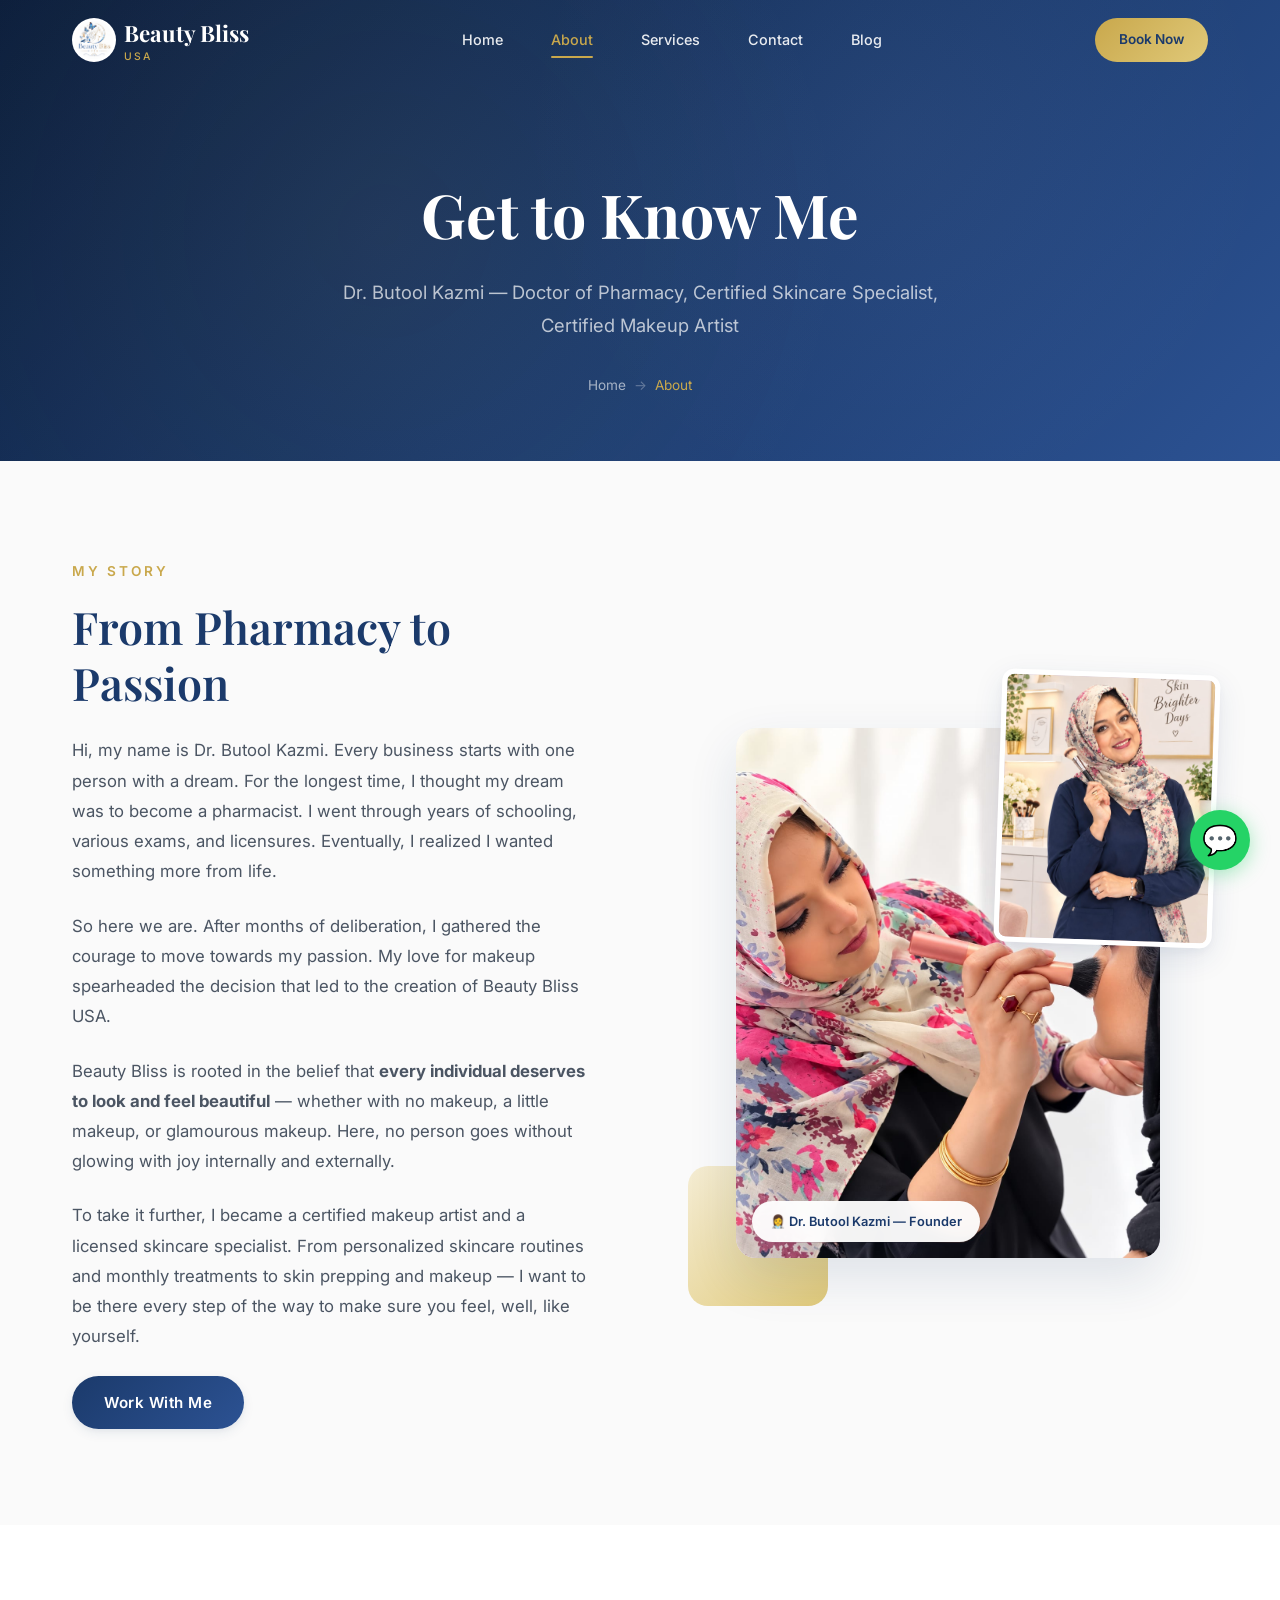
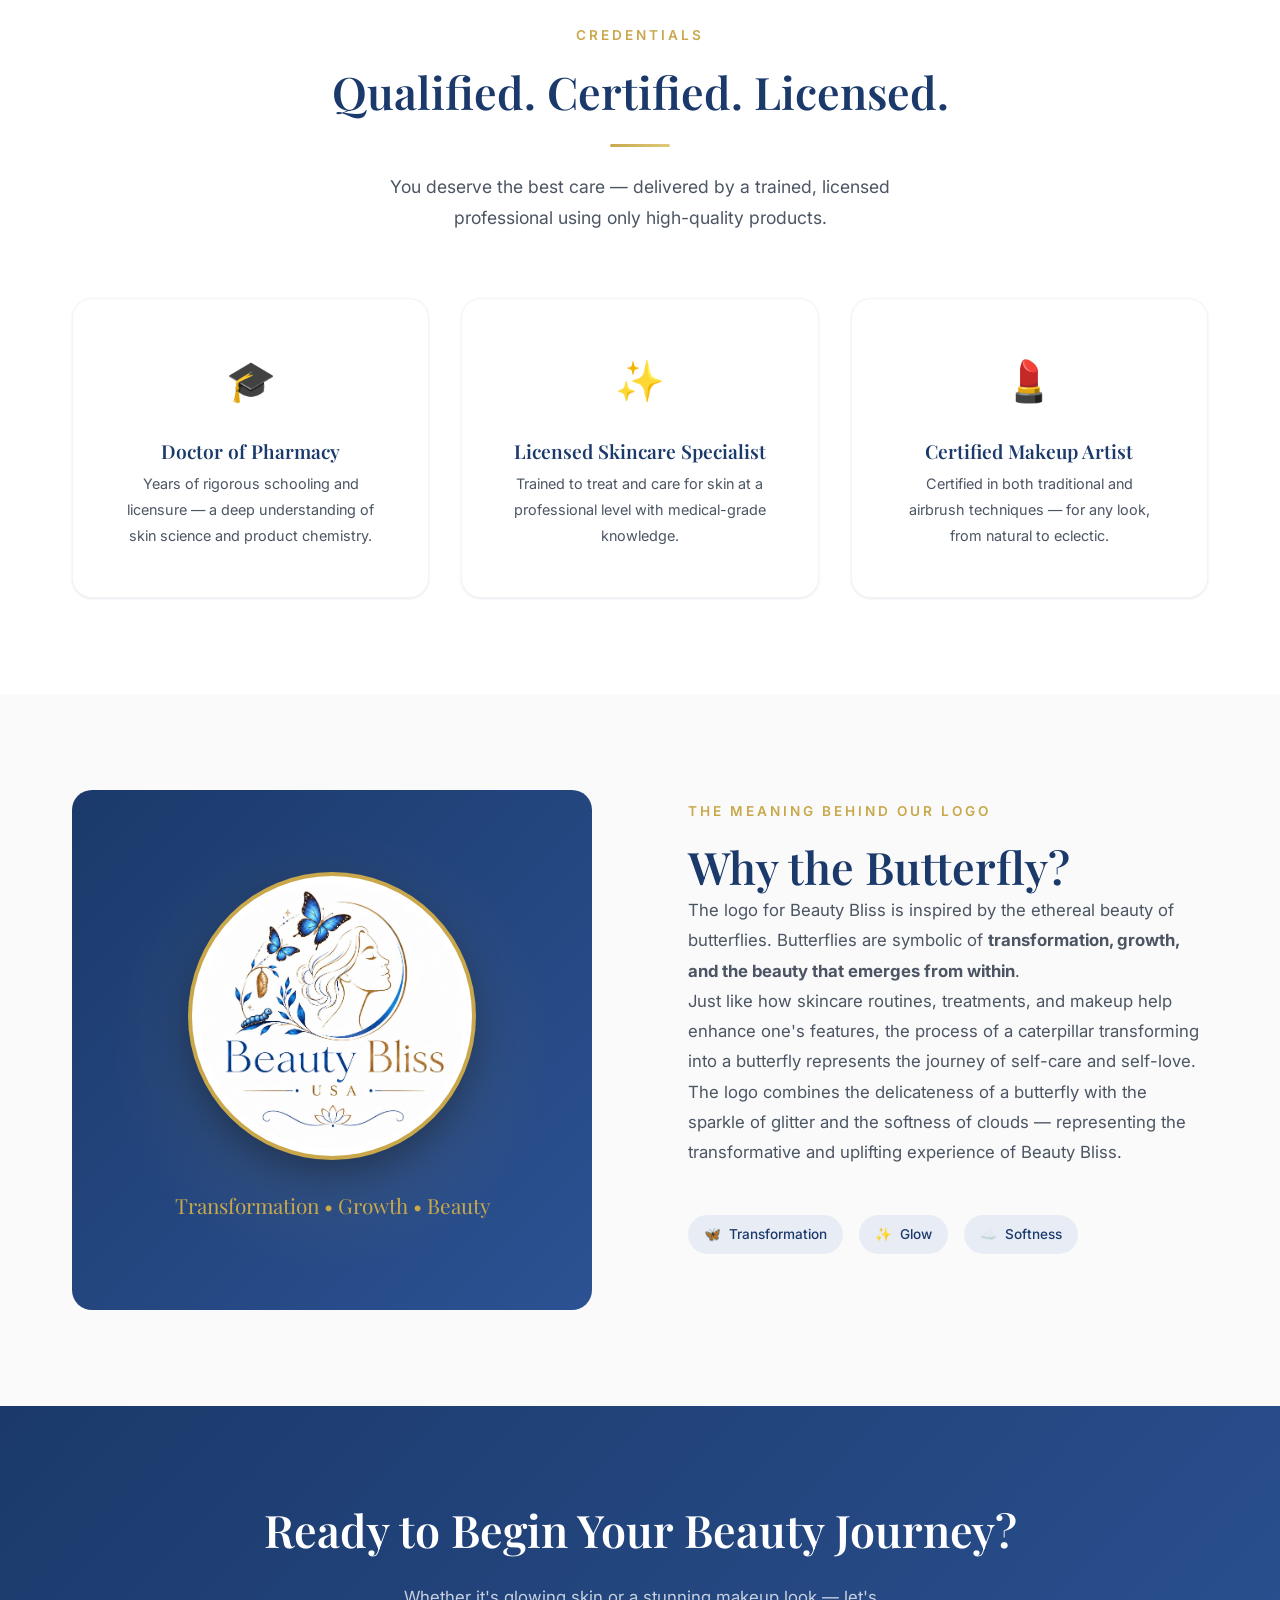
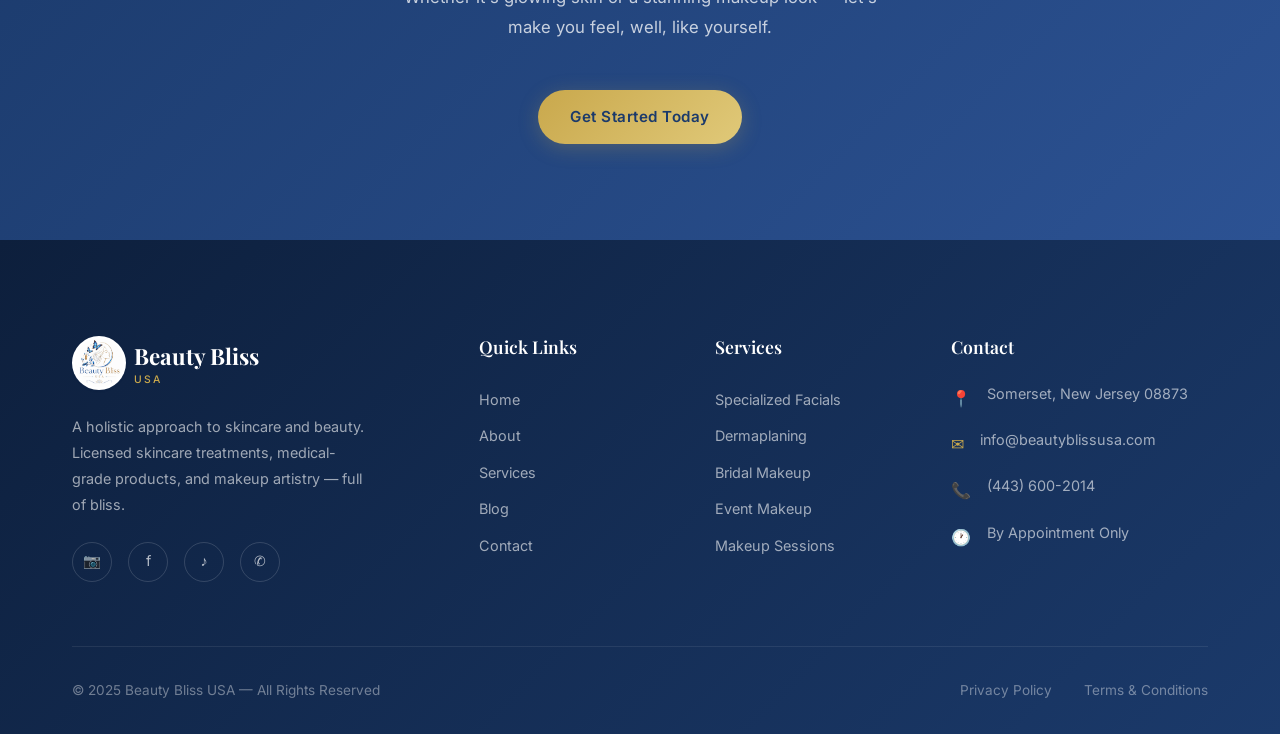
==== commit 9eaf02fd: "Use real founder portrait (owner-portrait.jpeg)" ====
--- a/about.html
+++ b/about.html
@@ -75,7 +75,7 @@
             <span class="about-story__badge">👩‍⚕️ Dr. Butool Kazmi — Founder</span>
           </div>
           <div class="about-story__image-second">
-            <img src="images/owner-portrait.jpg" alt="A signature Beauty Bliss USA beauty look">
+            <img src="images/owner-portrait.jpeg" alt="Dr. Butool Kazmi, founder of Beauty Bliss USA — a signature beauty look">
           </div>
         </div>
       </div>
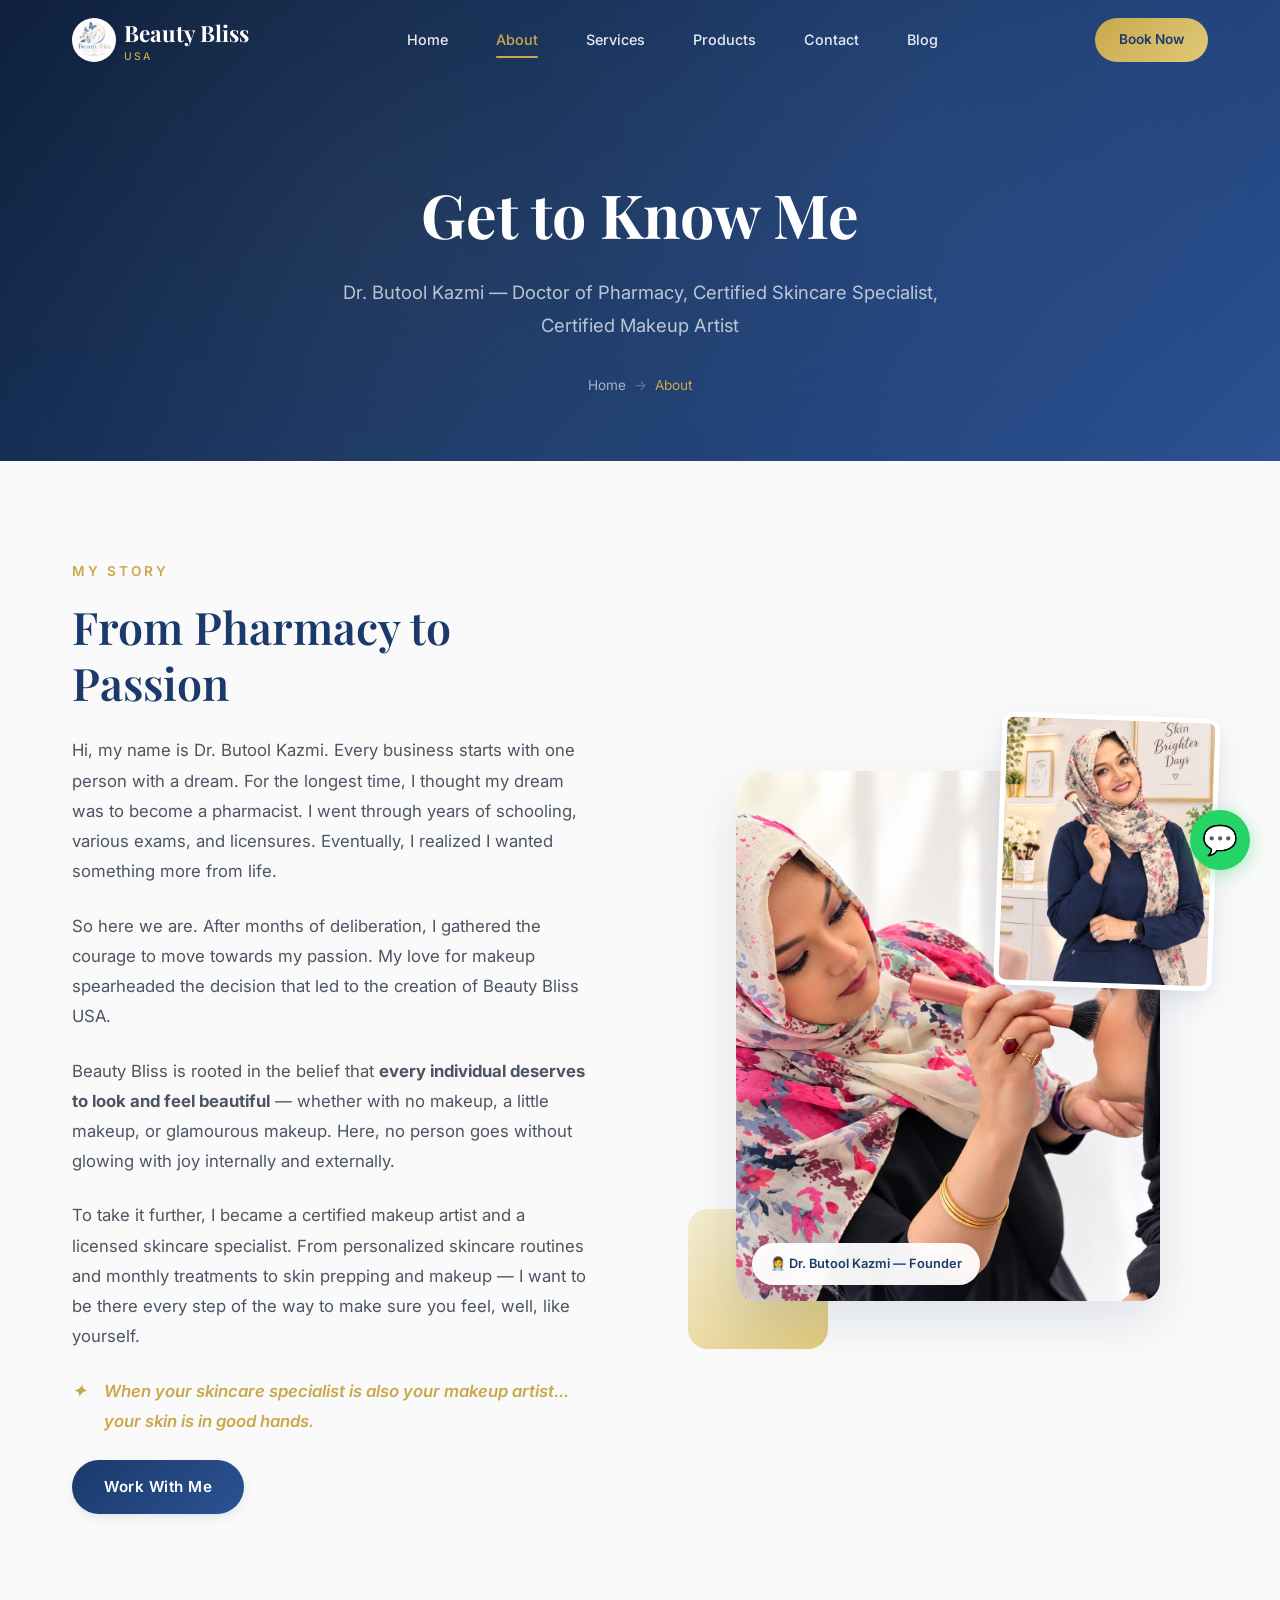
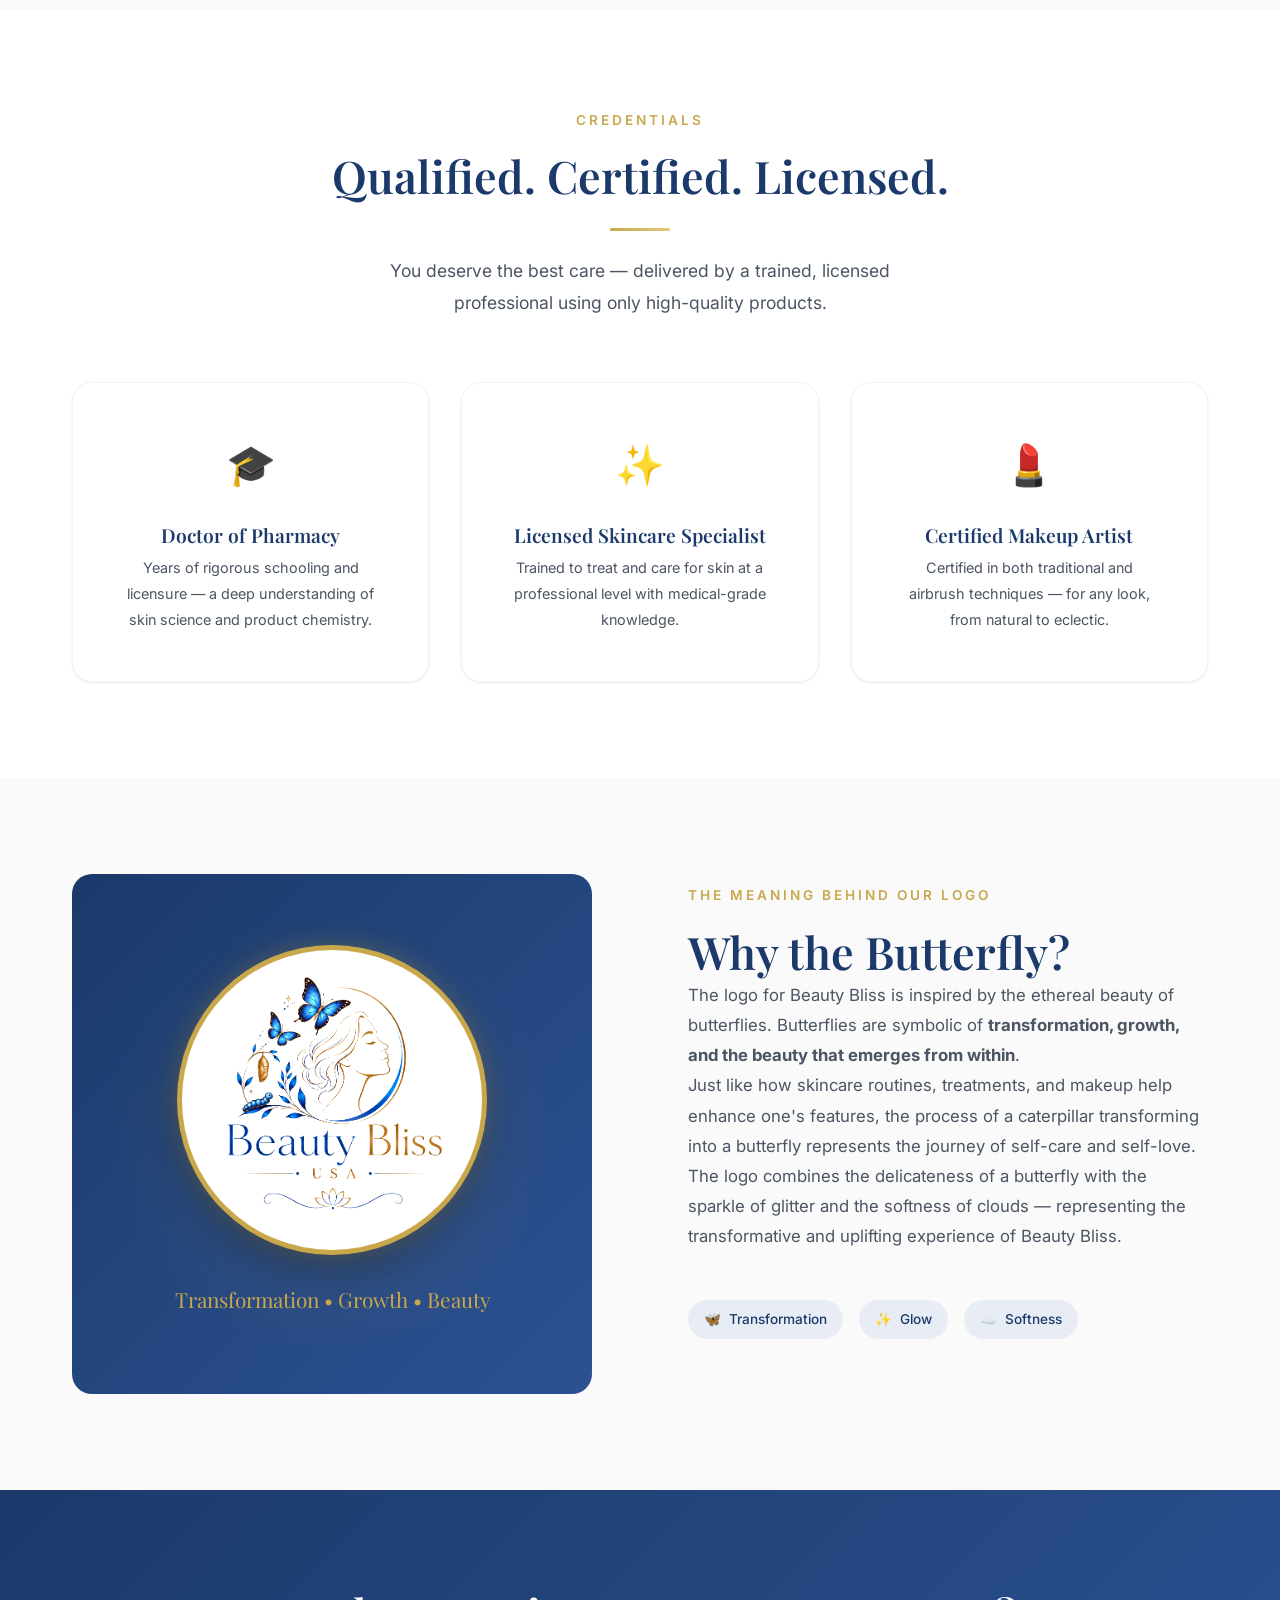
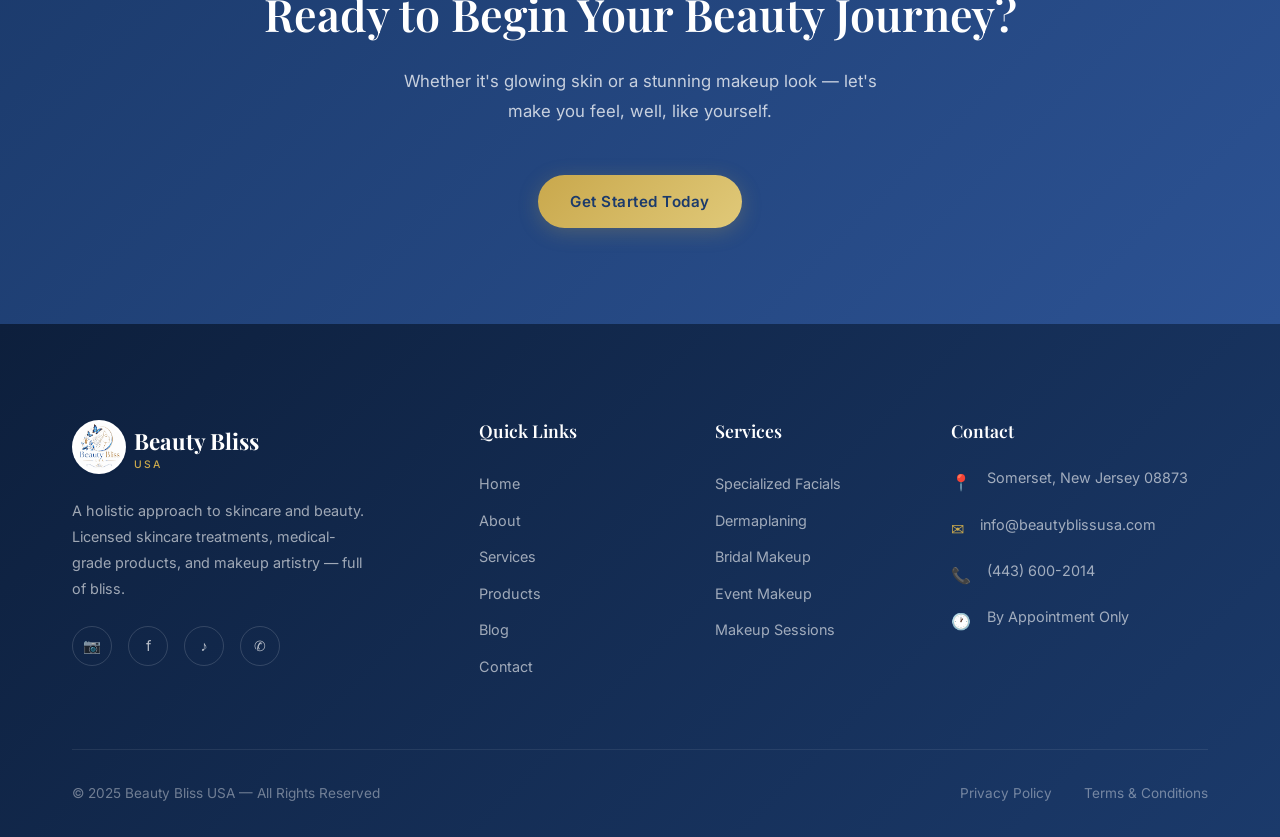
==== commit 014f1efc: "Add products page with styling, update tagline, fix logo visibility, add Products nav link site-wide" ====
--- a/about.html
+++ b/about.html
@@ -24,6 +24,7 @@
         <a href="index.html" class="nav__link">Home</a>
         <a href="about.html" class="nav__link active">About</a>
         <a href="services.html" class="nav__link">Services</a>
+        <a href="products.html" class="nav__link">Products</a>
         <a href="contact.html" class="nav__link">Contact</a>
         <a href="blog.html" class="nav__link">Blog</a>
       </div>
@@ -39,6 +40,7 @@
     <a href="index.html" class="nav__mobile-link">Home</a>
     <a href="about.html" class="nav__mobile-link">About</a>
     <a href="services.html" class="nav__mobile-link">Services</a>
+    <a href="products.html" class="nav__mobile-link">Products</a>
     <a href="contact.html" class="nav__mobile-link">Contact</a>
     <a href="blog.html" class="nav__mobile-link">Blog</a>
     <a href="contact.html" class="btn btn--primary">Book Now</a>
@@ -67,6 +69,7 @@
           <p>So here we are. After months of deliberation, I gathered the courage to move towards my passion. My love for makeup spearheaded the decision that led to the creation of Beauty Bliss USA.</p>
           <p>Beauty Bliss is rooted in the belief that <strong>every individual deserves to look and feel beautiful</strong> — whether with no makeup, a little makeup, or glamourous makeup. Here, no person goes without glowing with joy internally and externally.</p>
           <p>To take it further, I became a certified makeup artist and a licensed skincare specialist. From personalized skincare routines and monthly treatments to skin prepping and makeup — I want to be there every step of the way to make sure you feel, well, like yourself.</p>
+          <p class="about-preview__tagline">When your skincare specialist is also your makeup artist... your skin is in good hands.</p>
           <a href="contact.html" class="btn btn--blue">Work With Me</a>
         </div>
         <div class="about-story__media reveal reveal--right">
@@ -173,6 +176,7 @@
           <a href="index.html" class="footer__link">Home</a>
           <a href="about.html" class="footer__link">About</a>
           <a href="services.html" class="footer__link">Services</a>
+          <a href="products.html" class="footer__link">Products</a>
           <a href="blog.html" class="footer__link">Blog</a>
           <a href="contact.html" class="footer__link">Contact</a>
         </div>
--- a/css/style.css
+++ b/css/style.css
@@ -516,6 +516,22 @@
   gap: var(--space-md);
   margin-bottom: var(--space-2xl);
 }
+.about-preview__tagline {
+  font-size: 1.05rem;
+  font-weight: 600;
+  color: var(--gold);
+  margin-bottom: var(--space-lg);
+  font-style: italic;
+  position: relative;
+  padding-left: var(--space-xl);
+}
+.about-preview__tagline::before {
+  content: '✦';
+  position: absolute;
+  left: 0;
+  top: 0;
+  color: var(--gold);
+}
 .about-preview__credential {
   display: inline-flex;
   align-items: center;
@@ -1011,13 +1027,13 @@
 .brand-story__logo {
   position: relative;
   z-index: 1;
-  width: 58%;
-  max-width: 280px;
+  width: 62%;
+  max-width: 300px;
   aspect-ratio: 1;
   background: var(--white);
   border-radius: 50%;
-  padding: 8px;
-  box-shadow: 0 0 0 4px var(--gold), 0 16px 40px rgba(0,0,0,0.35);
+  padding: 20px;
+  box-shadow: 0 0 0 5px var(--gold), 0 0 30px rgba(201,168,76,0.4), 0 16px 40px rgba(0,0,0,0.35);
   animation: floatParticle 6s ease-in-out infinite;
   margin-bottom: var(--space-xl);
 }
@@ -1027,6 +1043,7 @@
   object-fit: contain;
   border-radius: 50%;
   display: block;
+  filter: contrast(1.15) saturate(1.1);
 }
 .brand-story__visual-text {
   font-family: var(--font-heading);
@@ -1698,6 +1715,112 @@
 .blog-coming-soon h3 { margin-bottom: var(--space-md); color: var(--gray-400); }
 
 /* ============================================
+   PRODUCTS PAGE
+   ============================================ */
+.products-grid {
+  display: grid;
+  grid-template-columns: repeat(3, 1fr);
+  gap: var(--space-2xl);
+}
+.product-card {
+  background: var(--white);
+  border-radius: var(--radius-lg);
+  overflow: hidden;
+  border: 1px solid var(--gray-100);
+  box-shadow: var(--shadow-md);
+  transition: transform var(--transition-base), box-shadow var(--transition-base);
+  display: flex;
+  flex-direction: column;
+}
+.product-card:hover {
+  transform: translateY(-6px);
+  box-shadow: var(--shadow-xl);
+}
+.product-card__image {
+  position: relative;
+  aspect-ratio: 1 / 1;
+  overflow: hidden;
+  background: linear-gradient(135deg, var(--gray-50) 0%, var(--lavender) 50%, var(--blue-pale) 100%);
+}
+.product-card__image img {
+  width: 100%;
+  height: 100%;
+  object-fit: cover;
+  transition: transform 0.5s cubic-bezier(0.25, 0.46, 0.45, 0.94);
+}
+.product-card:hover .product-card__image img {
+  transform: scale(1.06);
+}
+.product-card__content {
+  padding: var(--space-xl);
+  flex: 1;
+  display: flex;
+  flex-direction: column;
+}
+.product-card__price {
+  display: inline-flex;
+  align-items: center;
+  justify-content: center;
+  padding: 6px 18px;
+  background: linear-gradient(135deg, var(--gold), var(--gold-light));
+  color: var(--white);
+  font-family: var(--font-heading);
+  font-size: 1.1rem;
+  font-weight: 700;
+  border-radius: var(--radius-xl);
+  margin-bottom: var(--space-md);
+  align-self: flex-start;
+  box-shadow: var(--shadow-gold);
+  letter-spacing: 0.5px;
+}
+.product-card__content h3 {
+  font-family: var(--font-heading);
+  font-size: 1.15rem;
+  color: var(--blue-deep);
+  margin-bottom: var(--space-md);
+  line-height: 1.4;
+}
+.product-card__content > p {
+  font-size: 0.9rem;
+  color: var(--gray-600);
+  line-height: 1.7;
+  margin-bottom: var(--space-lg);
+}
+.product-card__tags {
+  display: flex;
+  flex-wrap: wrap;
+  gap: var(--space-sm);
+  margin-bottom: var(--space-lg);
+}
+.product-card__tag {
+  display: inline-block;
+  padding: 4px 12px;
+  background: var(--blue-pale);
+  border-radius: var(--radius-xl);
+  font-size: 0.72rem;
+  font-weight: 600;
+  color: var(--blue-deep);
+  letter-spacing: 0.5px;
+  transition: background var(--transition-fast), color var(--transition-fast);
+}
+.product-card:hover .product-card__tag {
+  background: var(--blue-deep);
+  color: var(--gold-light);
+}
+.product-card__recommended {
+  font-size: 0.82rem;
+  color: var(--gray-500);
+  line-height: 1.6;
+  margin-top: auto;
+  padding-top: var(--space-md);
+  border-top: 1px solid var(--gray-100);
+}
+.product-card__recommended strong {
+  color: var(--gold);
+  font-weight: 700;
+}
+
+/* ============================================
    ANIMATIONS
    ============================================ */
 @keyframes fadeInUp {
@@ -1741,6 +1864,18 @@
 /* ============================================
    RESPONSIVE DESIGN
    ============================================ */
+@media (max-width: 1024px) {
+  .products-grid {
+    grid-template-columns: repeat(2, 1fr);
+  }
+}
+
+@media (max-width: 768px) {
+  .products-grid {
+    grid-template-columns: 1fr;
+  }
+}
+
 @media (max-width: 1024px) {
   .about-preview, .about-story, .brand-story {
     grid-template-columns: 1fr;
@@ -1759,6 +1894,7 @@
 }
 
 @media (max-width: 768px) {
+  .products-grid { grid-template-columns: 1fr; }
   :root { --nav-height: 70px; }
   .nav__links, .nav__cta { display: none; }
   .nav__toggle { display: flex; }
